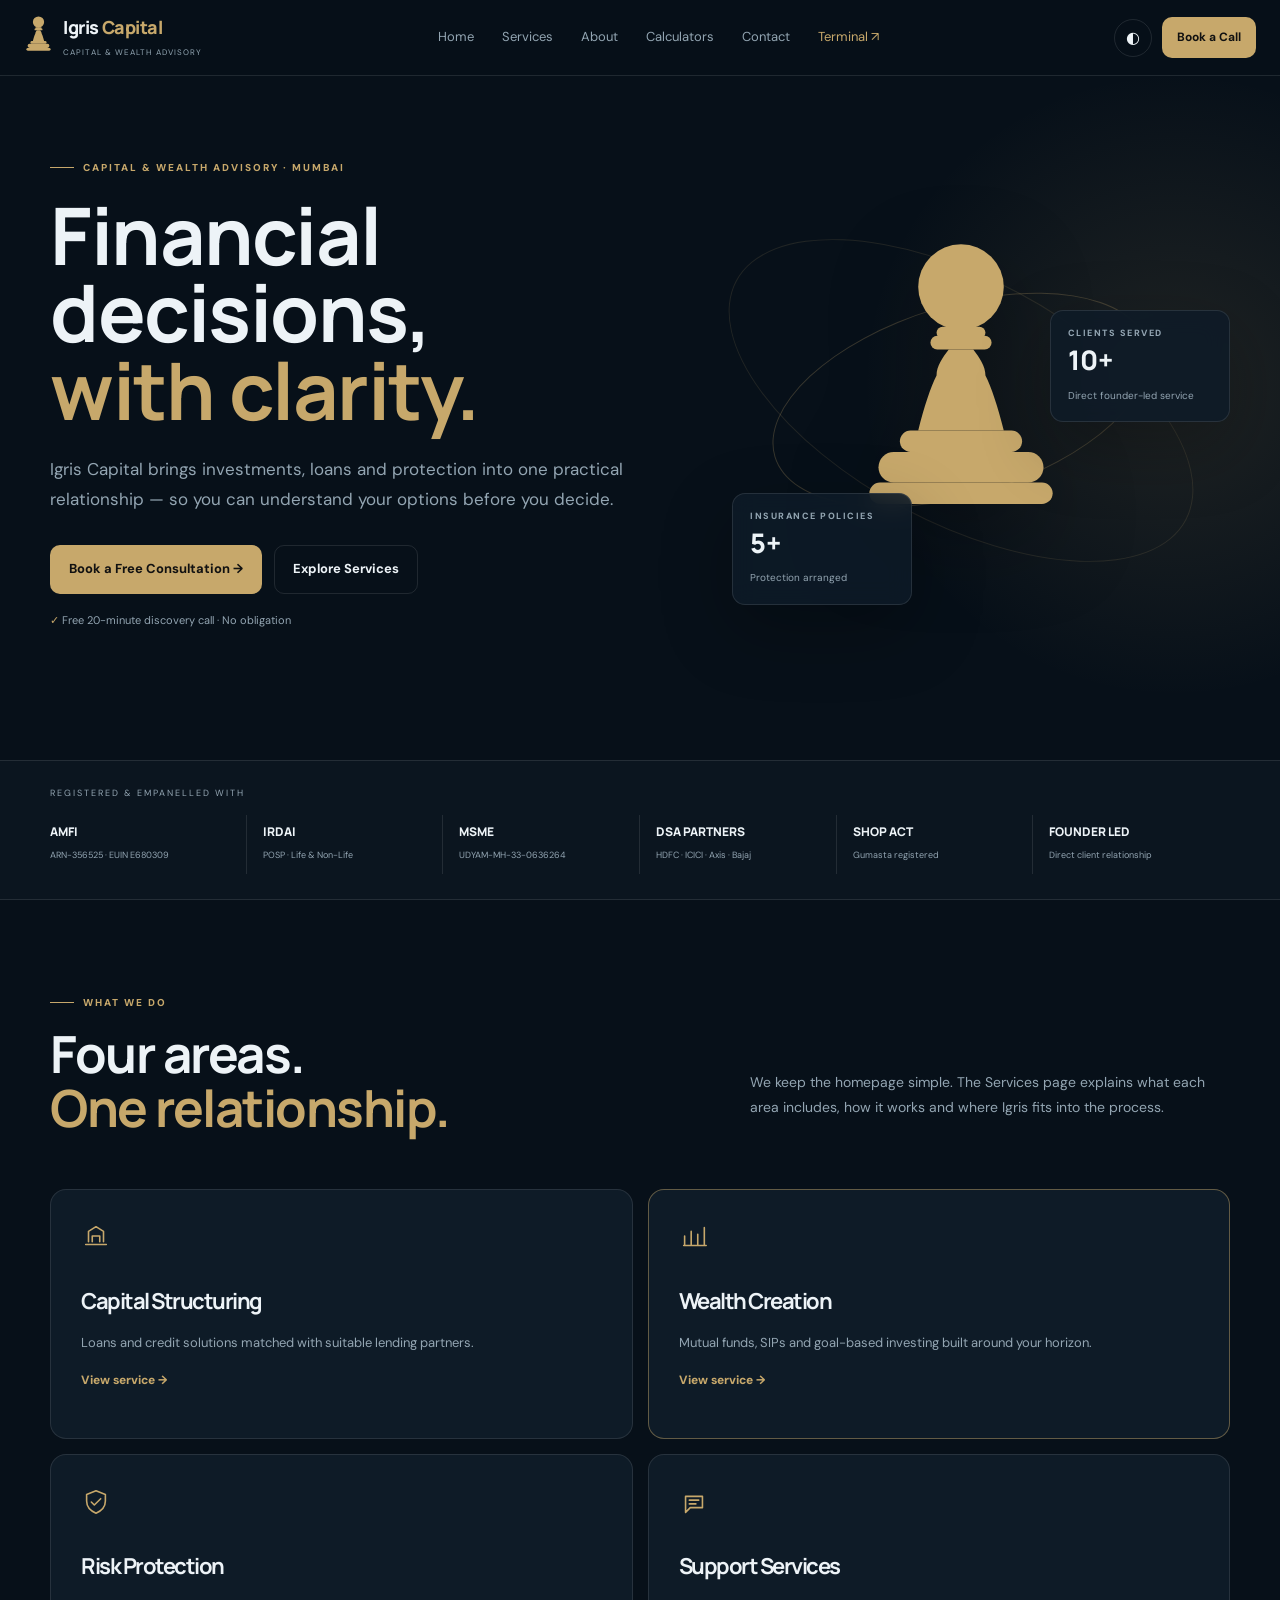
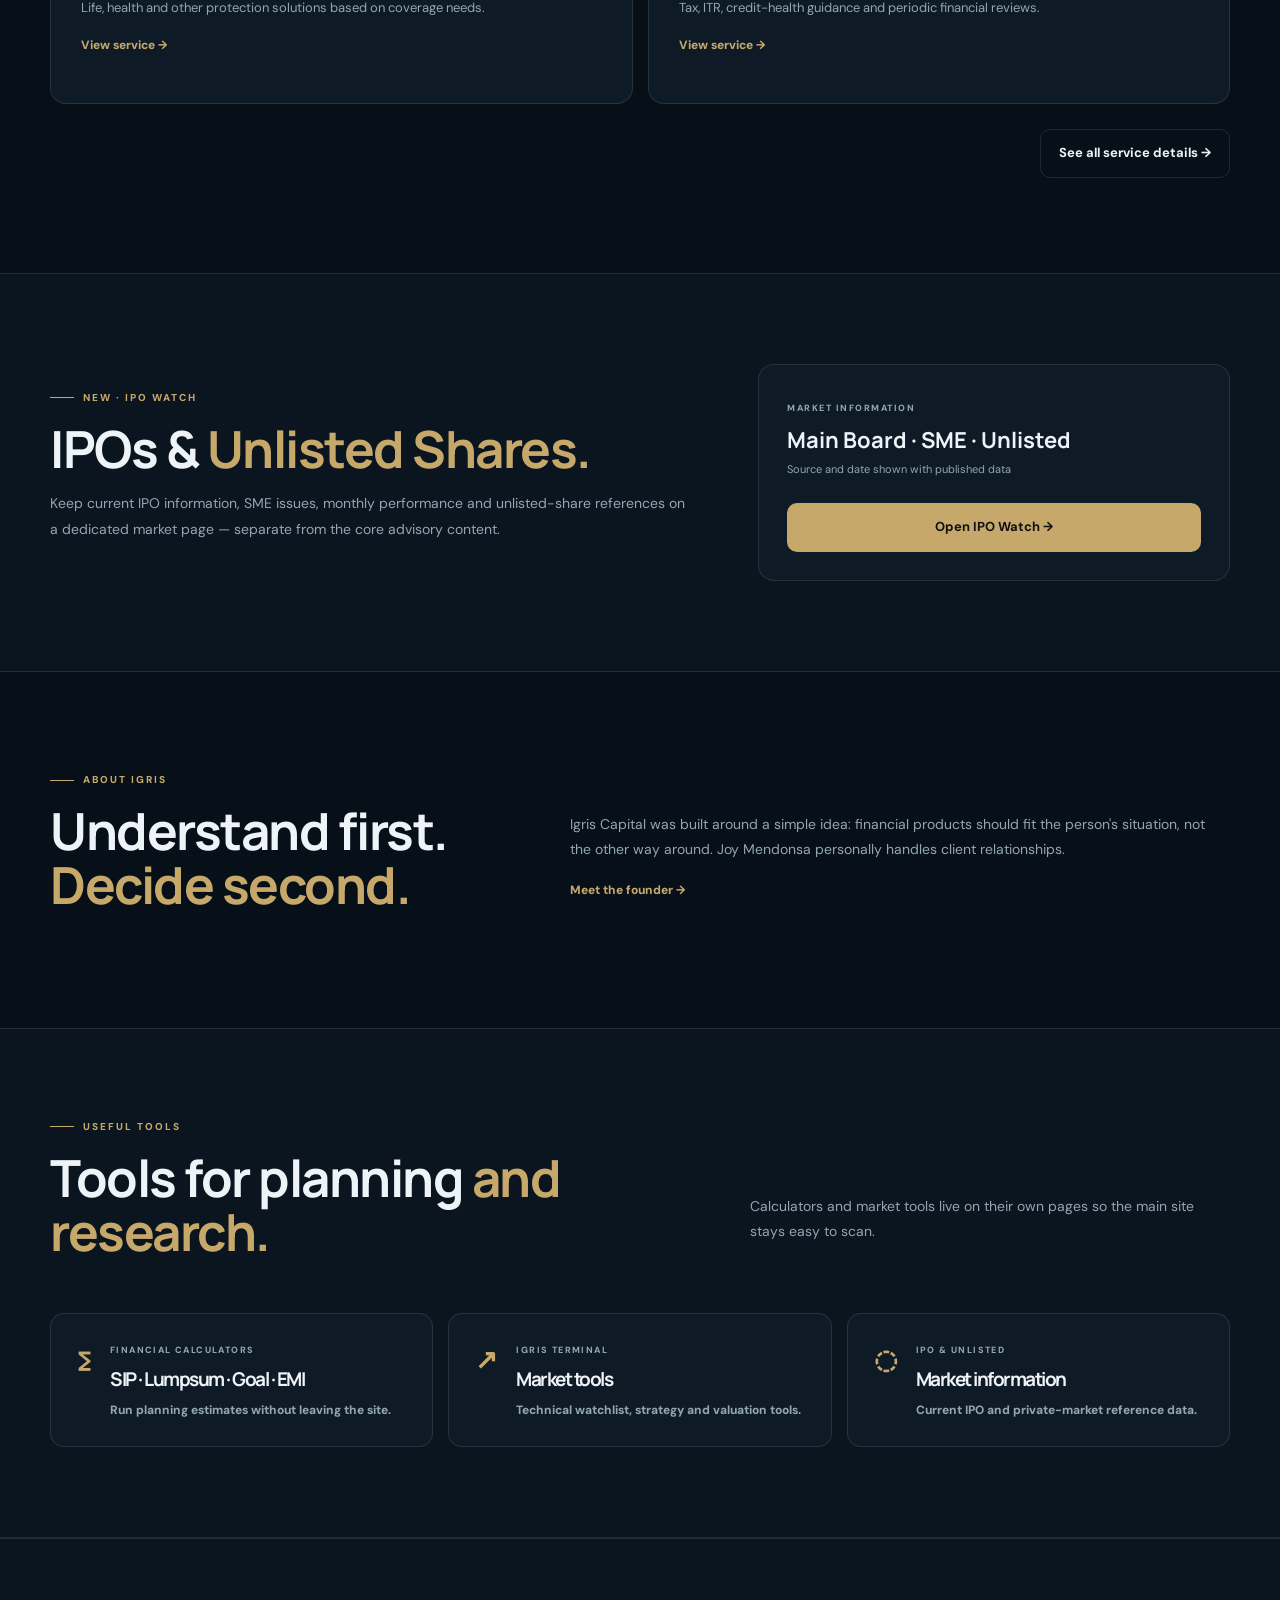
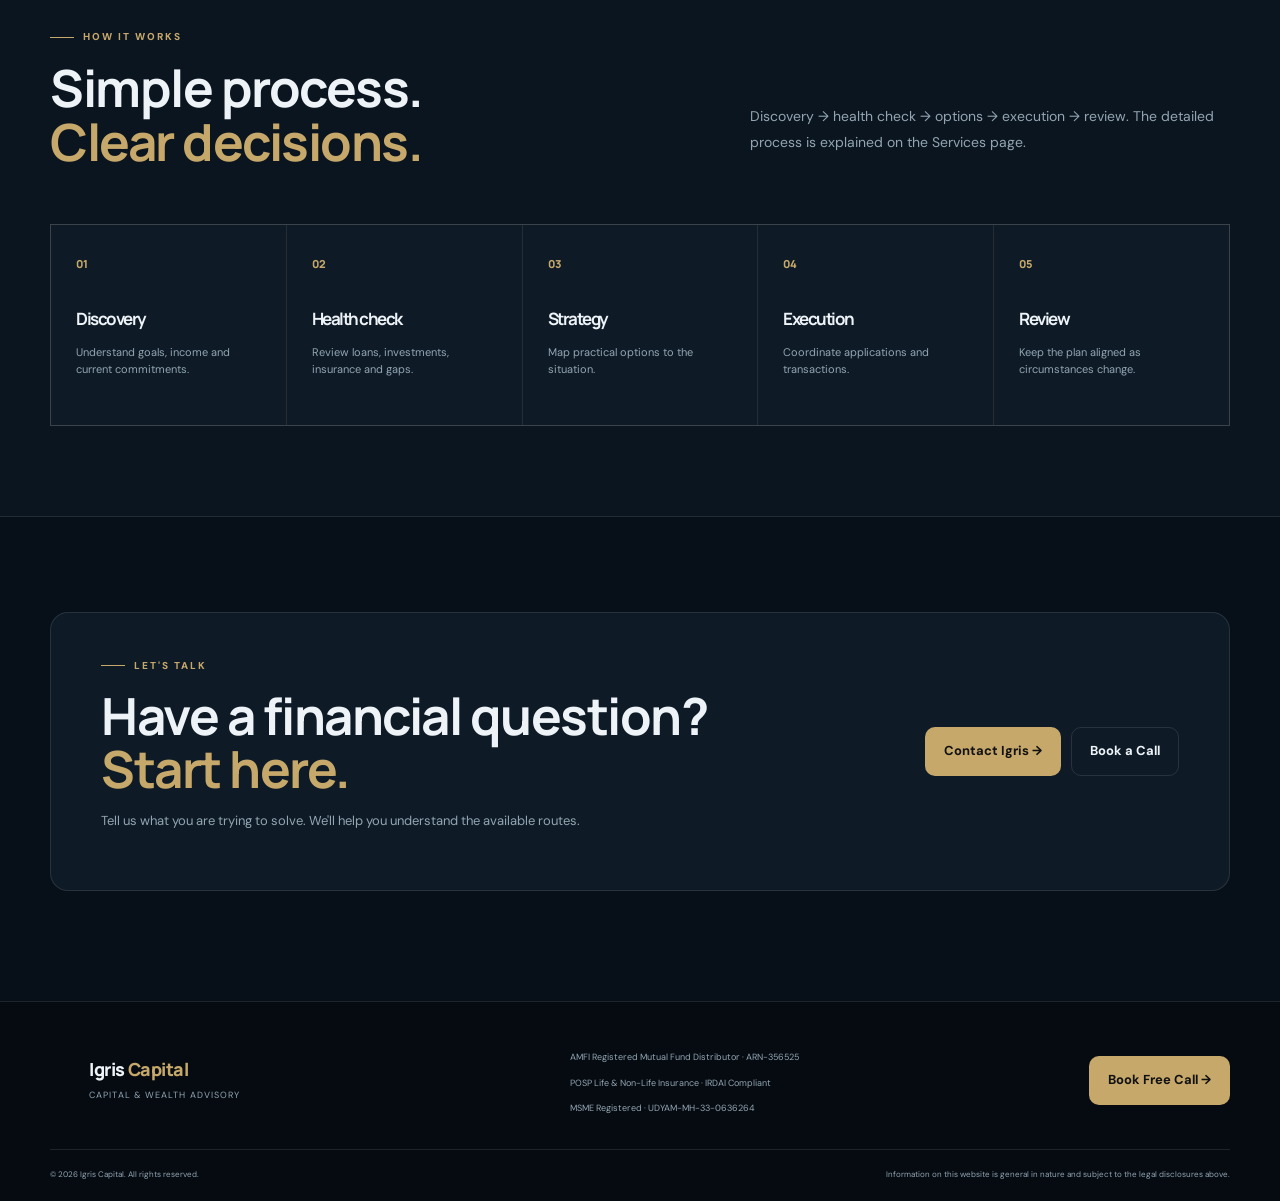
==== index.html @ fc872bb3 "Add files via upload" ====
<!doctype html><html lang="en"><head><meta charset="utf-8"><meta name="viewport" content="width=device-width,initial-scale=1">
<meta name="description" content="Igris Capital — Capital & Wealth Advisory">
<title>Igris Capital | Capital & Wealth Advisory</title>
<link rel="icon" type="image/png" href="assets/igris-mark.png">
<link rel="preconnect" href="https://fonts.googleapis.com"><link rel="preconnect" href="https://fonts.gstatic.com" crossorigin>
<link href="https://fonts.googleapis.com/css2?family=DM+Sans:wght@400;500;600;700&family=Manrope:wght@500;600;700;800&display=swap" rel="stylesheet">
<link rel="stylesheet" href="styles.css"></head><body>
<div class="progress" id="progress"></div><header class="site-header" id="siteHeader">
<a aria-label="Igris Capital home" class="brand" href="#home">
<span aria-hidden="true" class="brand-mark">
<svg role="img" viewbox="0 0 72 104">
<circle cx="36" cy="15" r="14"></circle><rect height="4" rx="2" width="16" x="28" y="28"></rect>
<rect height="4.5" rx="2.25" width="20" x="26" y="31"></rect>
<path d="M32 35.5C30 38 28 41 28 44c-2 4-4 10-6 18h28c-2-8-4-14-6-18 0-3-2-6-4-8.5z"></path>
<rect height="7" rx="3.5" width="40" x="16" y="62"></rect><rect height="10" rx="5" width="54" x="9" y="69"></rect><rect height="7" rx="3.5" width="60" x="6" y="79"></rect>
</svg>
</span>
<span><strong>Igris</strong><b>Capital</b><small>Capital &amp; Wealth Advisory</small></span>
</a>
<nav aria-label="Primary" class="desktop-nav">
<a href="#home">Home</a><a href="#services">Services</a><a href="#about">About</a>
<a href="#calculators">Calculators</a><a href="#contact">Contact</a>
<a class="nav-external" href="https://terminal.igriscapital.in" rel="noopener" target="_blank">Terminal ↗</a>
</nav>
<div class="header-actions">
<button aria-label="Toggle dark mode" class="theme-btn" id="themeBtn">◐</button>
<a class="btn btn-primary small" href="https://calendly.com/joy-igriscapital/30min" rel="noopener" target="_blank">Book a Call</a>
<button aria-label="Open menu" class="menu-btn" id="menuBtn"><i></i><i></i><i></i></button>
</div>
</header><div class="mobile-menu" id="mobileMenu">
<a href="#home">Home</a><a href="#services">Services</a><a href="#about">About</a>
<a href="#calculators">Calculators</a><a href="#contact">Contact</a>
<a href="https://terminal.igriscapital.in" rel="noopener" target="_blank">Igris Terminal ↗</a>
<a class="mobile-book" href="https://calendly.com/joy-igriscapital/30min" rel="noopener" target="_blank">Book Free Consultation</a>
</div><main>
<section class="hero" id="home">
 <div class="hero-grid">
  <div class="hero-copy reveal">
   <div class="eyebrow"><span></span> Capital &amp; Wealth Advisory · Mumbai</div>
   <h1>Financial decisions,<br><em>with clarity.</em></h1>
   <p class="lead">Igris Capital brings investments, loans and protection into one practical relationship — so you can understand your options before you decide.</p>
   <div class="actions"><a class="btn btn-primary" href="contact.html">Book a Free Consultation →</a><a class="btn btn-ghost" href="services.html">Explore Services</a></div>
   <p class="hero-note"><span>✓</span> Free 20-minute discovery call · No obligation</p>
  </div>
  <div class="hero-visual reveal delay-1">
   <div class="orbit orbit-1"></div><div class="orbit orbit-2"></div>
   <div class="hero-pawn"><svg viewBox="0 0 72 104" aria-hidden="true"><circle cx="36" cy="15" r="14"/><rect x="28" y="28" width="16" height="4" rx="2"/><rect x="26" y="31" width="20" height="4.5" rx="2.25"/><path d="M32 35.5C30 38 28 41 28 44c-2 4-4 10-6 18h28c-2-8-4-14-6-18 0-3-2-6-4-8.5z"/><rect x="16" y="62" width="40" height="7" rx="3.5"/><rect x="9" y="69" width="54" height="10" rx="5"/><rect x="6" y="79" width="60" height="7" rx="3.5"/></svg></div>
   <div class="floating-card fc-b"><small>CLIENTS SERVED</small><strong id="heroClients">10+</strong><span>Direct founder-led service</span></div>
   <div class="floating-card fc-c"><small>INSURANCE POLICIES</small><strong id="heroInsurance">5+</strong><span>Protection arranged</span></div>
  </div>
 </div>
</section>
<section class="trust-strip"><div class="container"><div class="section-kicker">Registered &amp; empanelled with</div><div class="trust-grid">
<div><b>AMFI</b><span>ARN-356525 · EUIN E680309</span></div><div><b>IRDAI</b><span>POSP · Life &amp; Non-Life</span></div><div><b>MSME</b><span>UDYAM-MH-33-0636264</span></div><div><b>DSA PARTNERS</b><span>HDFC · ICICI · Axis · Bajaj</span></div><div><b>SHOP ACT</b><span>Gumasta registered</span></div><div><b>FOUNDER LED</b><span>Direct client relationship</span></div>
</div></div></section>
<section class="section compact-section" id="services"><div class="container">
 <div class="section-head reveal"><div><div class="eyebrow"><span></span> What we do</div><h2>Four areas.<br><em>One relationship.</em></h2></div><p>We keep the homepage simple. The Services page explains what each area includes, how it works and where Igris fits into the process.</p></div>
 <div class="service-grid service-grid-compact">
  <article class="service-card reveal"><div class="icon icon-capital" aria-hidden="true"><svg viewBox="0 0 32 32"><path d="M6 24h20M8 21V10l8-5 8 5v11M12 21v-6h8v6M5 24h22"/></svg></div><h3>Capital Structuring</h3><p>Loans and credit solutions matched with suitable lending partners.</p><a href="services.html#capital">View service →</a></article>
  <article class="service-card featured reveal delay-1"><div class="icon icon-wealth" aria-hidden="true"><svg viewBox="0 0 32 32"><path d="M6 24V15M13 24V10M20 24V13M27 24V6M5 25h24"/></svg></div><h3>Wealth Creation</h3><p>Mutual funds, SIPs and goal-based investing built around your horizon.</p><a href="services.html#wealth">View service →</a></article>
  <article class="service-card reveal delay-2"><div class="icon icon-protection" aria-hidden="true"><svg viewBox="0 0 32 32"><path d="M16 4l10 4v7c0 6.5-4.2 10.5-10 13-5.8-2.5-10-6.5-10-13V8l10-4zM11 16l3.2 3.2L21 12.5"/></svg></div><h3>Risk Protection</h3><p>Life, health and other protection solutions based on coverage needs.</p><a href="services.html#protection">View service →</a></article>
  <article class="service-card reveal"><div class="icon icon-support" aria-hidden="true"><svg viewBox="0 0 32 32"><path d="M7 10h18v12H12l-5 5v-17zM11 14h10M11 18h7"/></svg></div><h3>Support Services</h3><p>Tax, ITR, credit-health guidance and periodic financial reviews.</p><a href="services.html#support">View service →</a></article>
 </div>
 <div class="section-cta"><a class="btn btn-ghost" href="services.html">See all service details →</a></div>
</div></section>
<section class="ipo-teaser"><div class="container ipo-teaser-grid reveal">
 <div><div class="eyebrow"><span></span> New · IPO Watch</div><h2>IPOs &amp; <em>Unlisted Shares.</em></h2><p>Keep current IPO information, SME issues, monthly performance and unlisted-share references on a dedicated market page — separate from the core advisory content.</p></div>
 <div class="ipo-teaser-panel"><div><small>MARKET INFORMATION</small><strong>Main Board · SME · Unlisted</strong><span>Source and date shown with published data</span></div><a class="btn btn-primary" href="unlisted.html">Open IPO Watch →</a></div>
</div></section>
<section class="about-strip"><div class="container about-strip-grid reveal">
 <div><div class="eyebrow"><span></span> About Igris</div><h2>Understand first.<br><em>Decide second.</em></h2></div>
 <div><p>Igris Capital was built around a simple idea: financial products should fit the person's situation, not the other way around. Joy Mendonsa personally handles client relationships.</p><a class="text-link" href="about.html">Meet the founder →</a></div>
</div></section>
<section class="tools-section compact-tools"><div class="container"><div class="section-head reveal"><div><div class="eyebrow"><span></span> Useful tools</div><h2>Tools for planning <em>and research.</em></h2></div><p>Calculators and market tools live on their own pages so the main site stays easy to scan.</p></div>
<div class="tool-grid"><a class="tool-card reveal" href="calculators.html"><div class="tool-icon">∑</div><div><small>FINANCIAL CALCULATORS</small><h3>SIP · Lumpsum · Goal · EMI</h3><p>Run planning estimates without leaving the site.</p></div></a>
<a class="tool-card reveal delay-1" href="https://terminal.igriscapital.in" target="_blank" rel="noopener"><div class="tool-icon">↗</div><div><small>IGRIS TERMINAL</small><h3>Market tools</h3><p>Technical watchlist, strategy and valuation tools.</p></div></a>
<a class="tool-card reveal delay-2" href="unlisted.html"><div class="tool-icon">◌</div><div><small>IPO &amp; UNLISTED</small><h3>Market information</h3><p>Current IPO and private-market reference data.</p></div></a>
</div></div></section>
<section class="process-section compact-process"><div class="container"><div class="section-head reveal"><div><div class="eyebrow"><span></span> How it works</div><h2>Simple process.<br><em>Clear decisions.</em></h2></div><p>Discovery → health check → options → execution → review. The detailed process is explained on the Services page.</p></div>
<div class="process-grid"><div class="process-step"><b>01</b><h3>Discovery</h3><p>Understand goals, income and current commitments.</p></div><div class="process-step"><b>02</b><h3>Health check</h3><p>Review loans, investments, insurance and gaps.</p></div><div class="process-step"><b>03</b><h3>Strategy</h3><p>Map practical options to the situation.</p></div><div class="process-step"><b>04</b><h3>Execution</h3><p>Coordinate applications and transactions.</p></div><div class="process-step"><b>05</b><h3>Review</h3><p>Keep the plan aligned as circumstances change.</p></div></div></div></section>
<section class="contact-section home-contact"><div class="container contact-compact reveal"><div><div class="eyebrow"><span></span> Let's talk</div><h2>Have a financial question?<br><em>Start here.</em></h2><p>Tell us what you are trying to solve. We'll help you understand the available routes.</p></div><div class="contact-compact-actions"><a class="btn btn-primary" href="contact.html">Contact Igris →</a><a class="btn btn-ghost" href="https://calendly.com/joy-igriscapital/30min" target="_blank" rel="noopener">Book a Call</a></div></div></section>
</main><footer>
<div class="container footer-top">
<a class="brand" href="index.html"><span class="brand-mark"><svg viewbox="0 0 72 104"><use href="#footerPawn"></use></svg></span><span><strong>Igris</strong><b>Capital</b><small>Capital &amp; Wealth Advisory</small></span></a>
<div><small>AMFI Registered Mutual Fund Distributor · ARN-356525<br/>POSP Life &amp; Non-Life Insurance · IRDAI Compliant<br/>MSME Registered · UDYAM-MH-33-0636264</small></div>
<a class="btn btn-primary" href="https://calendly.com/joy-igriscapital/30min" rel="noopener" target="_blank">Book Free Call →</a>
</div>
<div class="container footer-bottom"><span>© 2026 Igris Capital. All rights reserved.</span><span>Information on this website is general in nature and subject to the legal disclosures above.</span></div>
</footer>
<script src="stats.js"></script><script src="app.js"></script></body></html>
---- styles.css ----
:root{--bg:#071019;--bg2:#0b151f;--card:#0e1b27;--text:#edf3f7;--muted:#93a5b2;--line:rgba(255,255,255,.10);--accent:#c7a86b;--accent2:#e1c98f;--white:#fff;--shadow:0 24px 70px rgba(0,0,0,.28)}
:root.light{--bg:#f6f4ef;--bg2:#eeece6;--card:#fff;--text:#15212b;--muted:#61707b;--line:rgba(21,33,43,.12);--accent:#9b7534;--accent2:#b98f48;--white:#fff;--shadow:0 24px 70px rgba(30,38,45,.10)}
*{box-sizing:border-box}html{scroll-behavior:smooth;scroll-padding-top:86px}body{margin:0;background:var(--bg);color:var(--text);font-family:"DM Sans",sans-serif;line-height:1.6}a{color:inherit;text-decoration:none}button,input,select,textarea{font:inherit}button{cursor:pointer}.container{width:min(1180px,calc(100% - 48px));margin:auto}
.progress{position:fixed;z-index:1000;left:0;top:0;height:3px;width:0;background:var(--accent);transition:width .08s}
.site-header{position:fixed;z-index:100;top:0;left:0;right:0;height:76px;padding:0 max(24px,calc((100vw - 1280px)/2));display:flex;align-items:center;justify-content:space-between;background:color-mix(in srgb,var(--bg) 82%,transparent);backdrop-filter:blur(18px);border-bottom:1px solid var(--line)}
.brand{display:flex;align-items:center;gap:10px}.brand-mark{width:29px;height:42px;display:block}.brand-mark svg{width:100%;height:100%;fill:var(--accent)}.brand strong,.brand b{font:800 18px/1 "Manrope";letter-spacing:-.5px}.brand strong{color:var(--text)}.brand b{color:var(--accent);margin-left:3px}.brand small{display:block;color:var(--muted);font-size:8px;letter-spacing:1.1px;text-transform:uppercase;margin-top:4px}
.desktop-nav{display:flex;align-items:center;gap:28px;font-size:13px;color:var(--muted)}.desktop-nav a{transition:.2s}.desktop-nav a:hover{color:var(--text)}.desktop-nav .nav-external{color:var(--accent)}.header-actions{display:flex;gap:10px;align-items:center}.theme-btn{border:1px solid var(--line);background:transparent;color:var(--text);width:38px;height:38px;border-radius:50%}.btn{display:inline-flex;align-items:center;justify-content:center;gap:9px;border:1px solid transparent;border-radius:10px;padding:13px 18px;font-size:13px;font-weight:700;transition:transform .2s,background .2s,border .2s}.btn:hover{transform:translateY(-2px)}.btn-primary{background:var(--accent);color:#111}.btn-primary:hover{background:var(--accent2)}.btn-primary.small{padding:10px 14px;font-size:12px}.btn-ghost{border-color:var(--line);background:transparent;color:var(--text)}.btn.full{width:100%}.menu-btn{display:none;width:40px;height:40px;border:1px solid var(--line);background:transparent;border-radius:9px}.menu-btn i{display:block;width:18px;height:1px;background:var(--text);margin:4px auto}.mobile-menu{display:none}
.hero{padding:150px 0 60px;min-height:760px;overflow:hidden;position:relative}.hero:before{content:"";position:absolute;width:650px;height:650px;right:-220px;top:60px;border-radius:50%;background:radial-gradient(circle,rgba(199,168,107,.13),transparent 68%);pointer-events:none}.hero-grid{width:min(1180px,calc(100% - 48px));margin:auto;display:grid;grid-template-columns:1.04fr .96fr;gap:60px;align-items:center}.eyebrow{font-size:10px;letter-spacing:2px;text-transform:uppercase;color:var(--accent);font-weight:800;display:flex;align-items:center;gap:9px}.eyebrow span{width:24px;height:1px;background:var(--accent)}h1,h2,h3{font-family:"Manrope";margin:0;letter-spacing:-1.5px}h1{font-size:clamp(48px,6.2vw,82px);line-height:.98;margin:20px 0 25px}h1 em,h2 em{color:var(--accent);font-style:normal}.lead{font-size:17px;line-height:1.8;color:var(--muted);max-width:630px}.actions{display:flex;gap:12px;flex-wrap:wrap;margin:30px 0 18px}.hero-note{font-size:11px;color:var(--muted)}.hero-note span{color:var(--accent)}
.hero-visual{min-height:500px;position:relative;display:flex;align-items:center;justify-content:center}.hero-pawn{width:220px;height:318px;display:grid;place-items:center;filter:drop-shadow(0 30px 45px rgba(0,0,0,.28));z-index:2}.hero-pawn svg{width:100%;height:100%;fill:var(--accent)}.orbit{position:absolute;border:1px solid rgba(199,168,107,.25);border-radius:50%;transform:rotate(-17deg)}.orbit-1{width:390px;height:190px}.orbit-2{width:510px;height:245px;opacity:.55;transform:rotate(28deg)}.floating-card{position:absolute;z-index:4;background:color-mix(in srgb,var(--card) 88%,transparent);backdrop-filter:blur(12px);border:1px solid var(--line);box-shadow:var(--shadow);padding:15px 17px;border-radius:13px;min-width:180px}.floating-card small,.result-main small,.calc-title small,.form-head small,.data-card small{display:block;font-size:9px;letter-spacing:1.5px;color:var(--muted);font-weight:800}.floating-card strong{display:block;font:800 27px/1.2 "Manrope";margin:4px 0}.floating-card span{font-size:10px;color:var(--muted)}.fc-a{left:0;top:70px}.fc-b{right:0;top:160px}.fc-c{left:40px;bottom:45px}
.stats-bar{width:min(1180px,calc(100% - 48px));margin:55px auto 0;border:1px solid var(--line);border-radius:16px;display:grid;grid-template-columns:repeat(4,1fr);background:var(--card)}.stats-bar div{padding:20px 22px;border-right:1px solid var(--line)}.stats-bar div:last-child{border-right:0}.stats-bar strong{display:block;font:800 25px "Manrope";color:var(--accent)}.stats-bar span{display:block;font-size:10px;color:var(--muted);margin-top:3px}
.trust-strip{border-top:1px solid var(--line);border-bottom:1px solid var(--line);padding:25px 0;background:var(--bg2)}.section-kicker{font-size:9px;text-transform:uppercase;letter-spacing:2px;color:var(--muted);margin-bottom:15px}.trust-grid{display:grid;grid-template-columns:repeat(6,1fr);gap:0}.trust-grid div{padding:8px 16px;border-right:1px solid var(--line)}.trust-grid div:first-child{padding-left:0}.trust-grid div:last-child{border:0}.trust-grid b{font:800 12px "Manrope";display:block}.trust-grid span{font-size:9px;color:var(--muted)}
.section{padding:120px 0}.section-head{display:grid;grid-template-columns:1fr .75fr;gap:60px;align-items:end;margin-bottom:55px}.section-head h2{font-size:clamp(35px,4vw,56px);line-height:1.05;margin-top:16px}.section-head>p{color:var(--muted);font-size:14px;line-height:1.8}
.service-grid{display:grid;grid-template-columns:repeat(2,1fr);gap:15px}.service-card{border:1px solid var(--line);background:var(--card);padding:30px;border-radius:16px;position:relative;min-height:310px;transition:.25s}.service-card:hover{transform:translateY(-5px);box-shadow:var(--shadow)}.service-card.featured{border-color:rgba(199,168,107,.45)}.service-no{position:absolute;right:22px;top:22px;font:700 11px "Manrope";color:var(--muted)}.icon{font-size:26px;color:var(--accent);margin-bottom:25px}.service-card h3{font-size:24px;margin-bottom:10px}.service-card p{color:var(--muted);font-size:13px;max-width:480px}.chips{display:flex;gap:7px;flex-wrap:wrap;margin:20px 0}.chips span{font-size:9px;padding:5px 8px;border:1px solid var(--line);border-radius:20px;color:var(--muted)}.service-card>a,.tool-card,.text-link,.data-card a{color:var(--accent);font-size:12px;font-weight:800}
.tools-section,.process-section,.secondary-pages{padding:105px 0;background:var(--bg2);border-top:1px solid var(--line);border-bottom:1px solid var(--line)}.tool-grid{display:grid;grid-template-columns:repeat(3,1fr);gap:15px}.tool-card{display:flex;gap:18px;padding:26px;background:var(--card);border:1px solid var(--line);border-radius:14px;color:var(--text);transition:.2s}.tool-card:hover{border-color:rgba(199,168,107,.45);transform:translateY(-4px)}.tool-icon{color:var(--accent);font:700 27px "Manrope"}.tool-card small{font-size:9px;letter-spacing:1.4px;color:var(--muted)}.tool-card h3{font-size:19px;margin:5px 0}.tool-card p{font-size:12px;color:var(--muted);line-height:1.7;margin:0}
.about-section{padding:130px 0}.about-grid{display:grid;grid-template-columns:.75fr 1.25fr;gap:100px;align-items:center}.portrait-wrap{width:300px;height:380px;position:relative;justify-self:center}.portrait-wrap img{width:270px;height:350px;object-fit:cover;object-position:50% 20%;border-radius:150px 150px 24px 24px;display:block;position:relative;z-index:2;filter:saturate(.9)}.portrait-ring{position:absolute;inset:18px 0 0 18px;border:1px solid var(--accent);border-radius:150px 150px 24px 24px;opacity:.6}.portrait-tag{position:absolute;z-index:4;bottom:0;right:-12px;background:var(--card);border:1px solid var(--line);padding:12px 15px;border-radius:10px;box-shadow:var(--shadow)}.portrait-tag strong{display:block;font:700 12px "Manrope"}.portrait-tag span{font-size:9px;color:var(--muted)}.about-copy h2{font-size:clamp(36px,4vw,58px);line-height:1.08;margin:15px 0 20px}.about-copy>p{color:var(--muted);font-size:14px;max-width:690px}.principles{border-top:1px solid var(--line);margin:35px 0 22px}.principles>div{display:flex;gap:22px;padding:15px 0;border-bottom:1px solid var(--line);font-size:12px}.principles b{font:700 10px "Manrope";color:var(--accent)}.principles small{color:var(--muted)}
.process-grid{display:grid;grid-template-columns:repeat(5,1fr);gap:1px;border:1px solid var(--line);background:var(--line)}.process-step{background:var(--card);padding:25px;min-height:200px}.process-step>b{font:800 11px "Manrope";color:var(--accent)}.process-step h3{font-size:17px;margin:30px 0 8px}.process-step p{font-size:11px;color:var(--muted)}
.calculator-section{padding:125px 0}.calc-shell{border:1px solid var(--line);background:var(--card);border-radius:18px;overflow:hidden}.calc-tabs{display:flex;border-bottom:1px solid var(--line);overflow:auto}.calc-tab{flex:1;min-width:130px;padding:17px 20px;background:transparent;color:var(--muted);border:0;border-right:1px solid var(--line);font-size:11px;font-weight:800}.calc-tab.active{color:var(--accent);background:rgba(199,168,107,.07)}.calc-panel{display:none;grid-template-columns:.8fr 1.2fr}.calc-panel.active{display:grid}.calc-inputs{padding:32px;border-right:1px solid var(--line)}.calc-title{margin-bottom:28px}.calc-title h3{font-size:25px;margin:6px 0}.calc-title p{color:var(--muted);font-size:11px}.calc-inputs label{display:block;font-size:10px;color:var(--muted);font-weight:700;margin:14px 0}.input-wrap{display:flex;align-items:center;border:1px solid var(--line);border-radius:9px;margin-top:6px;background:var(--bg);color:var(--muted)}.input-wrap span{padding:0 11px;font-size:11px}.input-wrap input{width:100%;border:0;outline:0;background:transparent;color:var(--text);padding:12px 8px;font-size:13px}.toggle-line{display:flex!important;align-items:center;gap:8px;color:var(--text)!important;margin-top:24px!important}.toggle-line input{accent-color:var(--accent)}.calc-result{padding:32px;display:flex;flex-direction:column;justify-content:center}.result-main{border-bottom:1px solid var(--line);padding-bottom:24px}.result-main strong{display:block;font:800 clamp(36px,4vw,56px) "Manrope";color:var(--accent);letter-spacing:-2px;margin:7px 0}.result-main span{font-size:10px;color:var(--muted)}.result-grid{display:grid;grid-template-columns:repeat(3,1fr);gap:12px;margin:20px 0}.result-grid div{border:1px solid var(--line);padding:13px;border-radius:9px}.result-grid small{display:block;color:var(--muted);font-size:9px}.result-grid b{display:block;margin-top:5px;font:700 13px "Manrope"}.calc-note{font-size:9px;color:var(--muted);margin-top:12px}.mini-chart{height:100px;display:flex;align-items:end;gap:8px;margin-top:18px;border-bottom:1px solid var(--line);padding:0 5px}.bar-wrap{height:100%;display:flex;align-items:end;flex:1;gap:1px;position:relative}.bar-returns{background:var(--accent);opacity:.75;width:50%}.bar-invested{background:var(--muted);opacity:.45;width:50%}.bar-yr{position:absolute;bottom:-20px;left:0;font-size:7px;color:var(--muted)}
.data-page-grid{display:grid;grid-template-columns:repeat(3,1fr);gap:15px}.data-card{padding:28px;background:var(--card);border:1px solid var(--line);border-radius:14px}.data-card h3{font-size:22px;margin:12px 0}.data-card p{font-size:12px;color:var(--muted);min-height:62px}.data-card span{font-size:10px;color:var(--muted)}
.contact-section{padding:125px 0}.contact-grid{display:grid;grid-template-columns:1fr .9fr;gap:90px;align-items:start}.contact-copy h2{font-size:clamp(40px,4.5vw,62px);line-height:1.05;margin:18px 0}.contact-copy>p{font-size:14px;color:var(--muted);max-width:520px}.contact-links{margin:35px 0;border-top:1px solid var(--line)}.contact-links a{display:flex;justify-content:space-between;padding:15px 0;border-bottom:1px solid var(--line);font-size:12px}.contact-links span{color:var(--muted)}.contact-links b{font-weight:700}.contact-meta{font-size:10px;color:var(--muted);line-height:1.8}.form-card{background:var(--card);border:1px solid var(--line);padding:30px;border-radius:16px;box-shadow:var(--shadow)}.form-head h3{font-size:27px;margin-top:6px}.form-card form{margin-top:25px}.form-row{display:grid;grid-template-columns:1fr 1fr;gap:10px}.form-card label{display:block;font-size:9px;color:var(--muted);font-weight:700;margin:11px 0}.form-card input,.form-card select,.form-card textarea{display:block;width:100%;margin-top:5px;padding:11px;border:1px solid var(--line);border-radius:8px;background:var(--bg);color:var(--text);outline:0;resize:vertical}.form-card input:focus,.form-card select:focus,.form-card textarea:focus{border-color:var(--accent)}.form-note{font-size:8px;color:var(--muted);text-align:center}.honeypot{position:absolute!important;left:-9999px!important}.form-success{text-align:center;padding:55px 20px}.success-mark{width:52px;height:52px;border-radius:50%;display:grid;place-items:center;background:rgba(199,168,107,.15);color:var(--accent);font-size:22px;margin:0 auto 20px}.form-success h3{font-size:28px}.form-success p{color:var(--muted);font-size:13px;margin-bottom:25px}.form-success .text-link{display:block;margin-top:20px}
.legal-section{padding:20px 0 80px;background:var(--bg2)}.legal-grid{border-top:1px solid var(--line)}details{border-bottom:1px solid var(--line)}summary{list-style:none;cursor:pointer;padding:20px 0;font:700 15px "Manrope"}summary::-webkit-details-marker{display:none}.legal-content{max-width:900px;padding:0 0 25px;color:var(--muted);font-size:11px;line-height:1.8}.legal-content h4{color:var(--text);font-size:12px;margin:18px 0 4px}
footer{border-top:1px solid var(--line);padding:40px 0 20px;background:#050b11}.footer-top{display:grid;grid-template-columns:1fr 1fr auto;gap:30px;align-items:center}.footer-top small{font-size:9px;color:var(--muted);line-height:1.8}.footer-bottom{border-top:1px solid var(--line);margin-top:30px;padding-top:18px;display:flex;justify-content:space-between;font-size:8px;color:var(--muted)}
.reveal{opacity:0;transform:translateY(18px);transition:opacity .7s ease,transform .7s ease}.reveal.show{opacity:1;transform:none}.delay-1{transition-delay:.08s}.delay-2{transition-delay:.16s}.delay-3{transition-delay:.24s}
@media(max-width:1000px){.desktop-nav{gap:16px}.header-actions .btn{display:none}.hero-grid{grid-template-columns:1fr}.hero-visual{min-height:430px;order:-1}.hero-copy{text-align:center}.eyebrow{justify-content:center}.lead{margin:auto}.actions{justify-content:center}.hero-note{text-align:center}.trust-grid{grid-template-columns:repeat(3,1fr)}.trust-grid div:nth-child(3){border:0}.section-head{grid-template-columns:1fr}.tool-grid,.data-page-grid{grid-template-columns:1fr}.about-grid{grid-template-columns:1fr;gap:55px}.portrait-wrap{justify-self:center}.process-grid{grid-template-columns:repeat(2,1fr)}.process-step:last-child{grid-column:span 2}.contact-grid{grid-template-columns:1fr;gap:50px}.calc-panel.active{grid-template-columns:1fr}.calc-inputs{border-right:0;border-bottom:1px solid var(--line)}}
@media(max-width:720px){.container,.hero-grid,.stats-bar{width:min(100% - 30px,1180px)}.site-header{height:68px;padding:0 15px}.desktop-nav{display:none}.theme-btn{display:none}.menu-btn{display:block}.mobile-menu{position:fixed;z-index:90;top:68px;left:12px;right:12px;background:var(--card);border:1px solid var(--line);border-radius:12px;padding:10px;display:none;flex-direction:column;box-shadow:var(--shadow)}.mobile-menu.open{display:flex}.mobile-menu a{padding:12px;border-bottom:1px solid var(--line);font-size:13px}.mobile-menu a:last-child{border:0}.mobile-book{color:var(--accent)}.hero{padding-top:120px;min-height:auto}.hero-visual{min-height:360px}.hero-pawn{width:150px;height:220px}.orbit-1{width:280px;height:140px}.orbit-2{width:340px;height:170px}.floating-card{min-width:135px;padding:10px}.floating-card strong{font-size:20px}.floating-card span{display:none}.fc-a{left:0;top:30px}.fc-b{right:0;top:95px}.fc-c{left:5px;bottom:20px}.stats-bar{grid-template-columns:1fr 1fr}.stats-bar div:nth-child(2){border-right:0}.stats-bar div:nth-child(-n+2){border-bottom:1px solid var(--line)}.trust-grid{grid-template-columns:1fr 1fr}.trust-grid div{border-bottom:1px solid var(--line)}.section,.calculator-section,.contact-section,.about-section{padding:80px 0}.service-grid{grid-template-columns:1fr}.service-card{min-height:auto}.process-grid{grid-template-columns:1fr}.process-step:last-child{grid-column:auto}.result-grid{grid-template-columns:1fr 1fr}.form-row{grid-template-columns:1fr}.footer-top{grid-template-columns:1fr}.footer-bottom{flex-direction:column;gap:8px}h1{font-size:48px}.section-head h2{font-size:40px}}
@media(prefers-reduced-motion:reduce){html{scroll-behavior:auto}.reveal{transition:none}.btn,.service-card,.tool-card{transition:none}}

/* Igris v2 — cleaner homepage + dedicated service/market pages */
.compact-section{padding-top:95px;padding-bottom:95px}.service-grid-compact .service-card{min-height:250px}.section-cta{margin-top:25px;text-align:right}
.ipo-teaser{padding:90px 0;background:var(--bg2);border-top:1px solid var(--line);border-bottom:1px solid var(--line)}.ipo-teaser-grid{display:grid;grid-template-columns:1.15fr .85fr;gap:70px;align-items:center}.ipo-teaser h2,.about-strip h2{font-size:clamp(38px,4vw,58px);line-height:1.05;margin:16px 0}.ipo-teaser p,.about-strip p{color:var(--muted);font-size:14px;line-height:1.8;max-width:650px}.ipo-teaser-panel{border:1px solid var(--line);background:var(--card);border-radius:16px;padding:28px;display:flex;flex-direction:column;gap:25px}.ipo-teaser-panel small{font-size:9px;letter-spacing:1.5px;color:var(--muted);font-weight:800}.ipo-teaser-panel strong{font:700 22px "Manrope";display:block;margin:6px 0}.ipo-teaser-panel span{font-size:11px;color:var(--muted);display:block}.about-strip{padding:100px 0}.about-strip-grid{display:grid;grid-template-columns:.8fr 1.2fr;gap:80px;align-items:center}.compact-tools{padding-top:90px;padding-bottom:90px}.compact-process{padding-top:90px;padding-bottom:90px}.home-contact{padding-top:95px;padding-bottom:110px}.contact-compact{border:1px solid var(--line);background:var(--card);border-radius:18px;padding:45px 50px;display:flex;justify-content:space-between;align-items:center;gap:40px}.contact-compact h2{font-size:clamp(36px,4vw,54px);line-height:1.05;margin:15px 0}.contact-compact p{color:var(--muted);font-size:13px}.contact-compact-actions{display:flex;gap:10px;flex-wrap:wrap;flex-shrink:0}
.page-title{padding:155px 0 75px;border-bottom:1px solid var(--line);background:var(--bg2)}.page-title h1{font-size:clamp(46px,6vw,76px);margin:18px 0 20px}.page-title p{color:var(--muted);max-width:700px;font-size:15px;line-height:1.8}
.service-detail-section{padding:20px 0 110px}.service-detail{display:grid;grid-template-columns:90px 1fr;gap:35px;padding:75px 0;border-bottom:1px solid var(--line)}.service-detail-num{font:800 14px "Manrope";color:var(--accent);padding-top:6px}.service-detail-main h2{font-size:clamp(38px,4vw,58px);line-height:1.05;margin:17px 0}.service-detail-main>p{max-width:760px;color:var(--muted);font-size:14px;line-height:1.8}.detail-cols{display:grid;grid-template-columns:1fr 1fr;gap:70px;margin-top:35px;padding-top:25px;border-top:1px solid var(--line)}.detail-cols h3{font-size:16px;margin-bottom:12px}.detail-cols p,.detail-cols li{font-size:12px;color:var(--muted);line-height:1.8}.detail-cols ul{margin:0;padding-left:18px}.detail-cols .text-link{display:inline-block;margin-top:12px}.service-cta{display:flex;align-items:center;justify-content:space-between;gap:30px;border:1px solid var(--line);border-radius:18px;background:var(--card);padding:45px 50px}.service-cta h2{font-size:clamp(35px,4vw,54px);line-height:1.05;margin:15px 0}.service-cta p{color:var(--muted);font-size:13px}

/* Market / IPO page */
.market-section{padding:90px 0}.market-section.alt{background:var(--bg2);border-top:1px solid var(--line);border-bottom:1px solid var(--line)}.compact-head{margin-bottom:35px}.market-rail{display:grid;grid-template-columns:repeat(3,1fr);gap:15px}.market-card,.performance-card,.unlisted-card{background:var(--card);border:1px solid var(--line);border-radius:15px;padding:26px;min-height:210px}.market-card small,.performance-card small,.unlisted-card small{font-size:9px;letter-spacing:1.4px;color:var(--muted);font-weight:800}.market-card h3,.performance-card h3,.unlisted-card h3{font-size:21px;margin:13px 0 9px}.market-card p,.performance-card p,.unlisted-card p{font-size:12px;color:var(--muted);line-height:1.7}.market-card span,.performance-card span,.unlisted-card span{font-size:9px;color:var(--accent);display:block;margin-top:18px}.performance-grid,.unlisted-grid{display:grid;grid-template-columns:repeat(3,1fr);gap:15px}.market-disclaimer{padding:25px 0;background:var(--bg);border-top:1px solid var(--line)}.market-disclaimer p{font-size:10px;color:var(--muted);max-width:900px;margin:0}.unlisted-card{min-height:190px}

/* Keep market page legible when data cards become populated */
.market-card:hover,.performance-card:hover,.unlisted-card:hover{border-color:rgba(199,168,107,.45);transform:translateY(-3px);transition:.2s}

@media(max-width:1000px){.ipo-teaser-grid,.about-strip-grid{grid-template-columns:1fr}.market-rail,.performance-grid,.unlisted-grid{grid-template-columns:1fr 1fr}.service-detail{grid-template-columns:55px 1fr}.detail-cols{gap:35px}}
@media(max-width:720px){.ipo-teaser,.about-strip{padding:75px 0}.contact-compact{padding:30px 25px;display:block}.contact-compact-actions{margin-top:25px}.page-title{padding:125px 0 55px}.service-detail{grid-template-columns:1fr;gap:12px;padding:55px 0}.detail-cols{grid-template-columns:1fr;gap:25px}.service-cta{display:block;padding:30px 25px}.service-cta .btn{margin-top:20px}.market-section{padding:70px 0}.market-rail,.performance-grid,.unlisted-grid{grid-template-columns:1fr}}


/* Final cleanup */
.service-no{display:none}
.service-card .icon{width:34px;height:34px;margin-bottom:30px;display:flex;align-items:center}
.service-card .icon svg{width:30px;height:30px;fill:none;stroke:currentColor;stroke-width:1.7;stroke-linecap:round;stroke-linejoin:round}
.service-card h3{font-size:22px}
.service-grid-compact .service-card{min-height:250px}
.stats-bar{display:none}

/* Keep inner pages typographically consistent with the homepage */
.page-title h1{font-size:clamp(42px,5vw,64px);line-height:1.02}
.service-detail-main h2{font-size:clamp(34px,3.6vw,48px);line-height:1.06}
.calculator-hero h1,.calculator-section h1{font-size:clamp(42px,5vw,64px)}
.calculator-card h3,.result-main h3{font-size:20px}
.contact-copy h2{font-size:clamp(38px,4vw,54px)}
.about-copy h2{font-size:clamp(36px,4vw,52px)}
@media(max-width:720px){.page-title h1{font-size:44px}.service-detail-main h2{font-size:36px}.contact-copy h2{font-size:40px}}
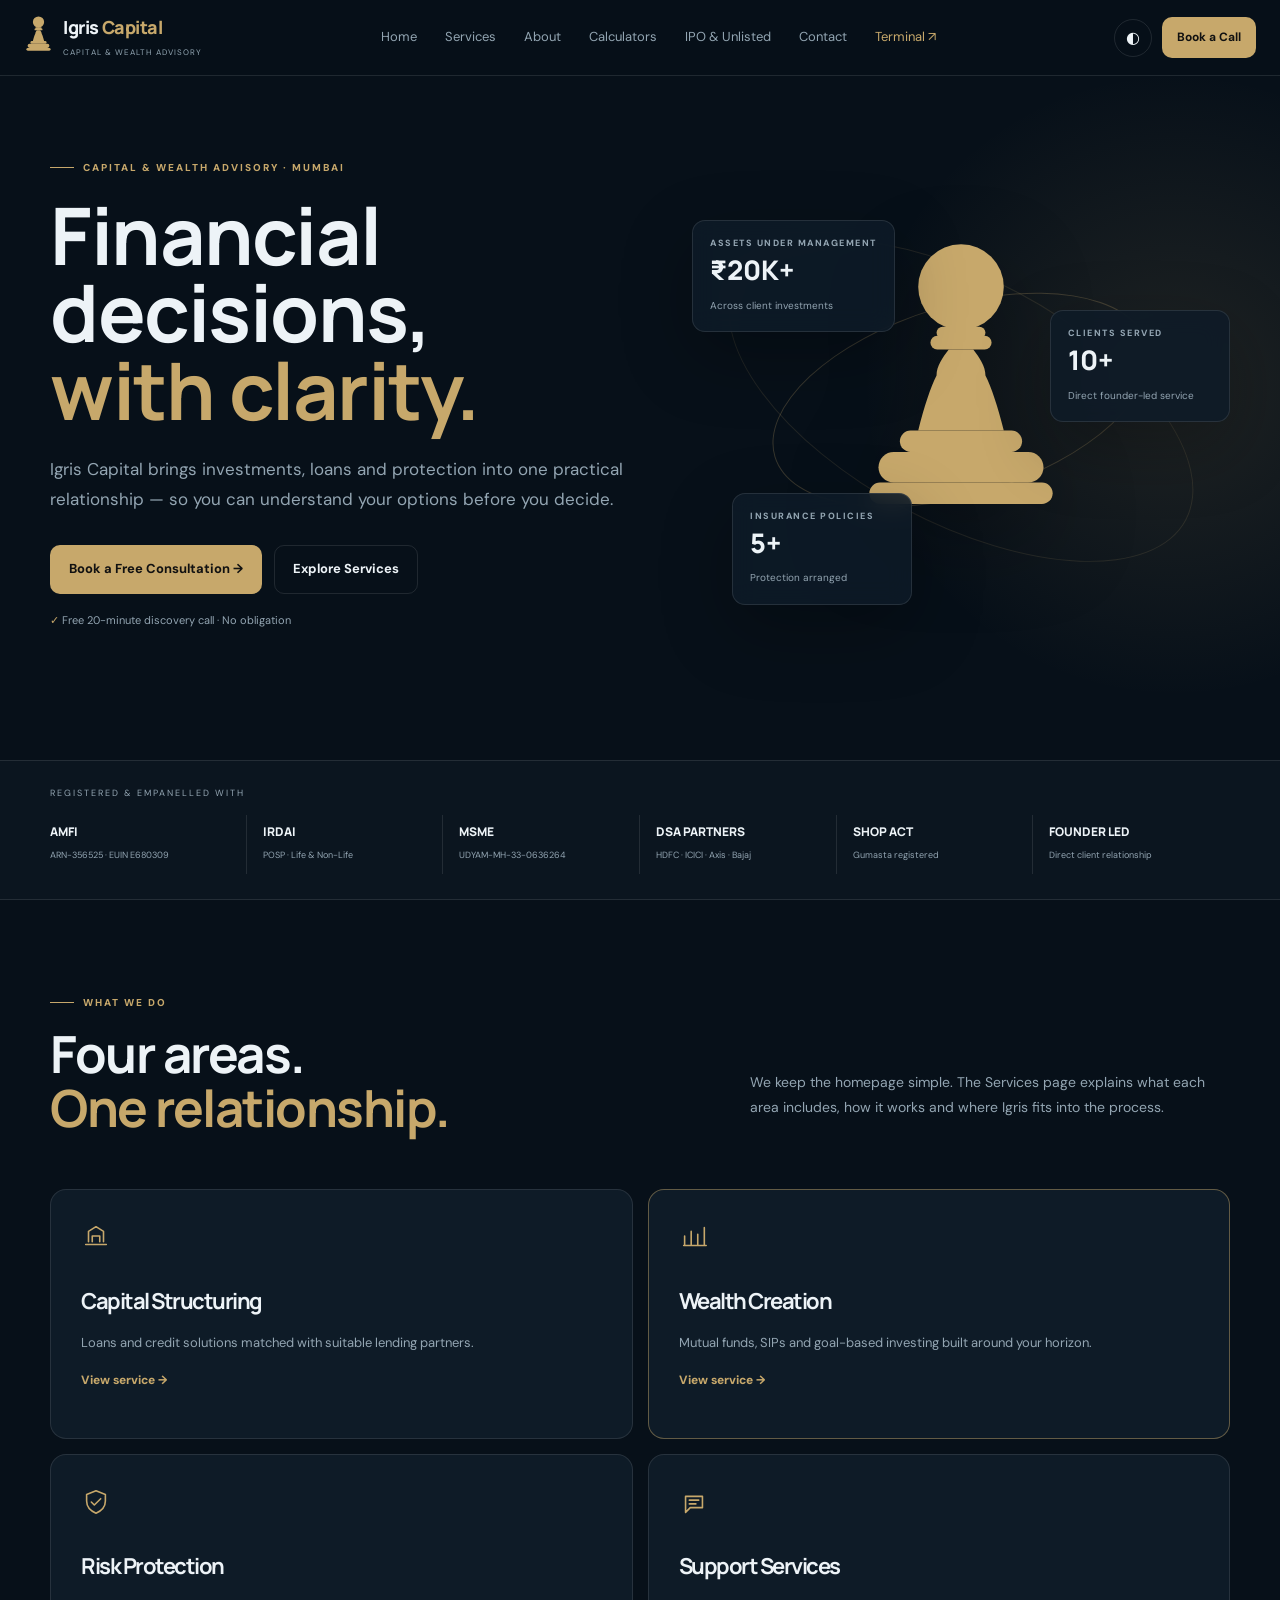
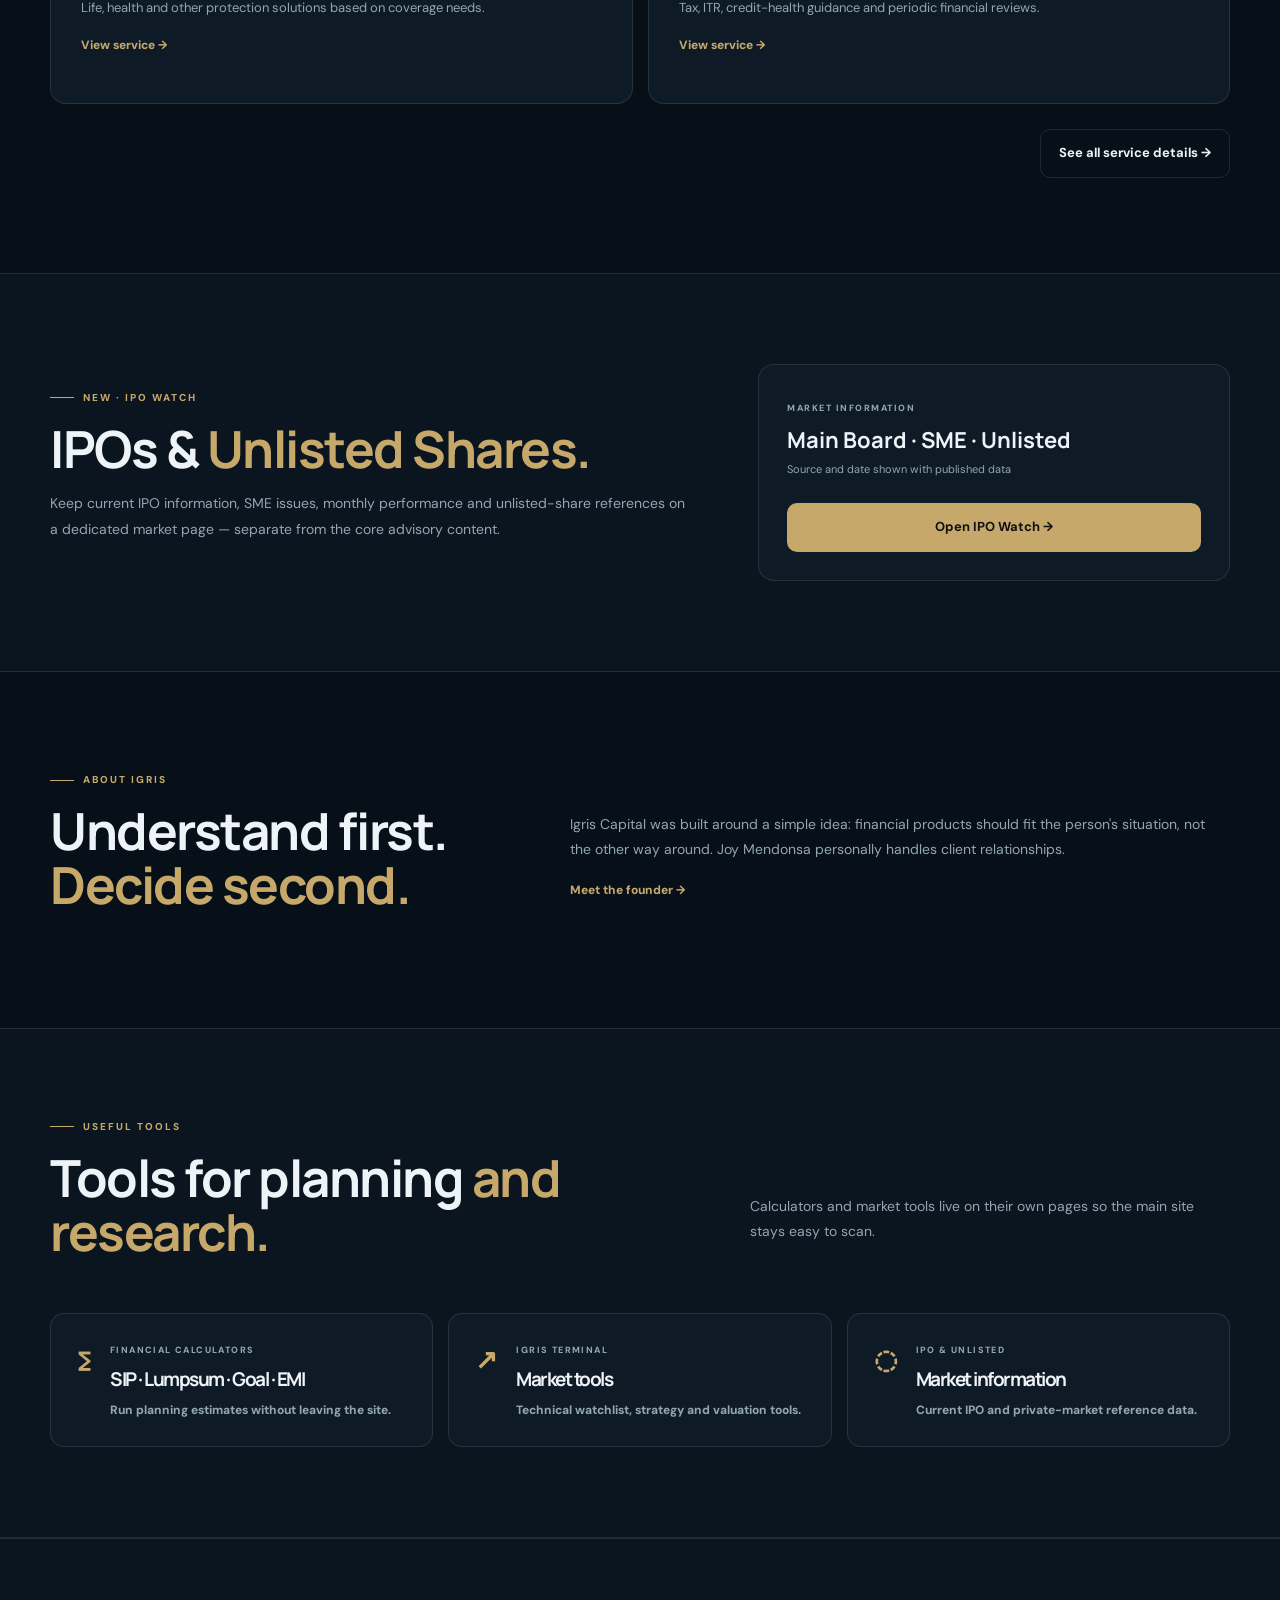
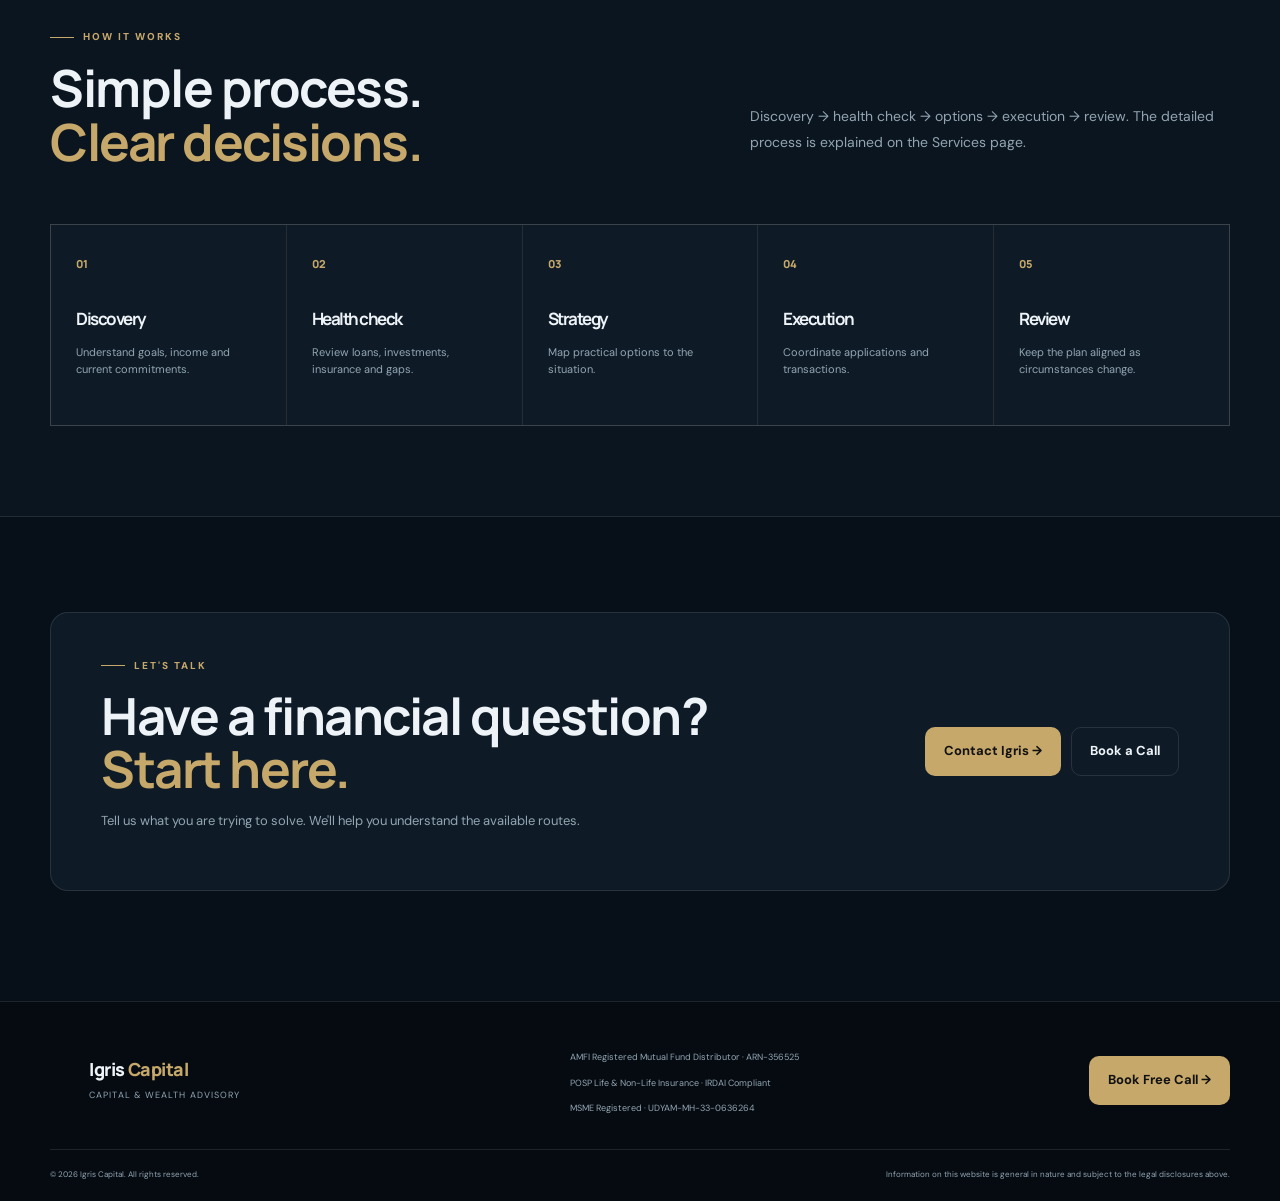
==== commit 259b5c71: "Update navigation links and footer call-to-action" ====
--- a/index.html
+++ b/index.html
@@ -18,20 +18,20 @@
 <span><strong>Igris</strong><b>Capital</b><small>Capital &amp; Wealth Advisory</small></span>
 </a>
 <nav aria-label="Primary" class="desktop-nav">
-<a href="#home">Home</a><a href="#services">Services</a><a href="#about">About</a>
-<a href="#calculators">Calculators</a><a href="#contact">Contact</a>
-<a class="nav-external" href="https://terminal.igriscapital.in" rel="noopener" target="_blank">Terminal ↗</a>
+<a href="#home">Home</a><a href="#services">Services</a><a href="about.html">About</a>
+<a href="calculators.html">Calculators</a><a href="unlisted.html">IPO &amp; Unlisted</a><a href="#contact">Contact</a>
+<a class="nav-external" href="https://terminal.igriscapital.in" rel="noopener">Terminal ↗</a>
 </nav>
 <div class="header-actions">
 <button aria-label="Toggle dark mode" class="theme-btn" id="themeBtn">◐</button>
-<a class="btn btn-primary small" href="https://calendly.com/joy-igriscapital/30min" rel="noopener" target="_blank">Book a Call</a>
+<a class="btn btn-primary small" href="https://calendly.com/joy-igriscapital/30min" rel="noopener">Book a Call</a>
 <button aria-label="Open menu" class="menu-btn" id="menuBtn"><i></i><i></i><i></i></button>
 </div>
 </header><div class="mobile-menu" id="mobileMenu">
-<a href="#home">Home</a><a href="#services">Services</a><a href="#about">About</a>
-<a href="#calculators">Calculators</a><a href="#contact">Contact</a>
-<a href="https://terminal.igriscapital.in" rel="noopener" target="_blank">Igris Terminal ↗</a>
-<a class="mobile-book" href="https://calendly.com/joy-igriscapital/30min" rel="noopener" target="_blank">Book Free Consultation</a>
+<a href="#home">Home</a><a href="#services">Services</a><a href="about.html">About</a>
+<a href="calculators.html">Calculators</a><a href="unlisted.html">IPO &amp; Unlisted</a><a href="#contact">Contact</a>
+<a href="https://terminal.igriscapital.in" rel="noopener">Igris Terminal ↗</a>
+<a class="mobile-book" href="https://calendly.com/joy-igriscapital/30min" rel="noopener">Book Free Consultation</a>
 </div><main>
 <section class="hero" id="home">
  <div class="hero-grid">
@@ -46,6 +46,7 @@
    <div class="orbit orbit-1"></div><div class="orbit orbit-2"></div>
    <div class="hero-pawn"><svg viewBox="0 0 72 104" aria-hidden="true"><circle cx="36" cy="15" r="14"/><rect x="28" y="28" width="16" height="4" rx="2"/><rect x="26" y="31" width="20" height="4.5" rx="2.25"/><path d="M32 35.5C30 38 28 41 28 44c-2 4-4 10-6 18h28c-2-8-4-14-6-18 0-3-2-6-4-8.5z"/><rect x="16" y="62" width="40" height="7" rx="3.5"/><rect x="9" y="69" width="54" height="10" rx="5"/><rect x="6" y="79" width="60" height="7" rx="3.5"/></svg></div>
    <div class="floating-card fc-b"><small>CLIENTS SERVED</small><strong id="heroClients">10+</strong><span>Direct founder-led service</span></div>
+   <div class="floating-card fc-a"><small>ASSETS UNDER MANAGEMENT</small><strong id="heroAum">₹20K+</strong><span>Across client investments</span></div>
    <div class="floating-card fc-c"><small>INSURANCE POLICIES</small><strong id="heroInsurance">5+</strong><span>Protection arranged</span></div>
   </div>
  </div>
@@ -73,18 +74,18 @@
 </div></section>
 <section class="tools-section compact-tools"><div class="container"><div class="section-head reveal"><div><div class="eyebrow"><span></span> Useful tools</div><h2>Tools for planning <em>and research.</em></h2></div><p>Calculators and market tools live on their own pages so the main site stays easy to scan.</p></div>
 <div class="tool-grid"><a class="tool-card reveal" href="calculators.html"><div class="tool-icon">∑</div><div><small>FINANCIAL CALCULATORS</small><h3>SIP · Lumpsum · Goal · EMI</h3><p>Run planning estimates without leaving the site.</p></div></a>
-<a class="tool-card reveal delay-1" href="https://terminal.igriscapital.in" target="_blank" rel="noopener"><div class="tool-icon">↗</div><div><small>IGRIS TERMINAL</small><h3>Market tools</h3><p>Technical watchlist, strategy and valuation tools.</p></div></a>
+<a class="tool-card reveal delay-1" href="https://terminal.igriscapital.in" rel="noopener"><div class="tool-icon">↗</div><div><small>IGRIS TERMINAL</small><h3>Market tools</h3><p>Technical watchlist, strategy and valuation tools.</p></div></a>
 <a class="tool-card reveal delay-2" href="unlisted.html"><div class="tool-icon">◌</div><div><small>IPO &amp; UNLISTED</small><h3>Market information</h3><p>Current IPO and private-market reference data.</p></div></a>
 </div></div></section>
 <section class="process-section compact-process"><div class="container"><div class="section-head reveal"><div><div class="eyebrow"><span></span> How it works</div><h2>Simple process.<br><em>Clear decisions.</em></h2></div><p>Discovery → health check → options → execution → review. The detailed process is explained on the Services page.</p></div>
 <div class="process-grid"><div class="process-step"><b>01</b><h3>Discovery</h3><p>Understand goals, income and current commitments.</p></div><div class="process-step"><b>02</b><h3>Health check</h3><p>Review loans, investments, insurance and gaps.</p></div><div class="process-step"><b>03</b><h3>Strategy</h3><p>Map practical options to the situation.</p></div><div class="process-step"><b>04</b><h3>Execution</h3><p>Coordinate applications and transactions.</p></div><div class="process-step"><b>05</b><h3>Review</h3><p>Keep the plan aligned as circumstances change.</p></div></div></div></section>
-<section class="contact-section home-contact"><div class="container contact-compact reveal"><div><div class="eyebrow"><span></span> Let's talk</div><h2>Have a financial question?<br><em>Start here.</em></h2><p>Tell us what you are trying to solve. We'll help you understand the available routes.</p></div><div class="contact-compact-actions"><a class="btn btn-primary" href="contact.html">Contact Igris →</a><a class="btn btn-ghost" href="https://calendly.com/joy-igriscapital/30min" target="_blank" rel="noopener">Book a Call</a></div></div></section>
+<section class="contact-section home-contact"><div class="container contact-compact reveal"><div><div class="eyebrow"><span></span> Let's talk</div><h2>Have a financial question?<br><em>Start here.</em></h2><p>Tell us what you are trying to solve. We'll help you understand the available routes.</p></div><div class="contact-compact-actions"><a class="btn btn-primary" href="contact.html">Contact Igris →</a><a class="btn btn-ghost" href="https://calendly.com/joy-igriscapital/30min" rel="noopener">Book a Call</a></div></div></section>
 </main><footer>
 <div class="container footer-top">
 <a class="brand" href="index.html"><span class="brand-mark"><svg viewbox="0 0 72 104"><use href="#footerPawn"></use></svg></span><span><strong>Igris</strong><b>Capital</b><small>Capital &amp; Wealth Advisory</small></span></a>
 <div><small>AMFI Registered Mutual Fund Distributor · ARN-356525<br/>POSP Life &amp; Non-Life Insurance · IRDAI Compliant<br/>MSME Registered · UDYAM-MH-33-0636264</small></div>
-<a class="btn btn-primary" href="https://calendly.com/joy-igriscapital/30min" rel="noopener" target="_blank">Book Free Call →</a>
+<a class="btn btn-primary" href="https://calendly.com/joy-igriscapital/30min" rel="noopener">Book Free Call →</a>
 </div>
 <div class="container footer-bottom"><span>© 2026 Igris Capital. All rights reserved.</span><span>Information on this website is general in nature and subject to the legal disclosures above.</span></div>
 </footer>
-<script src="stats.js"></script><script src="app.js"></script></body></html>+<script src="stats.js"></script><script src="app.js"></script></body></html>
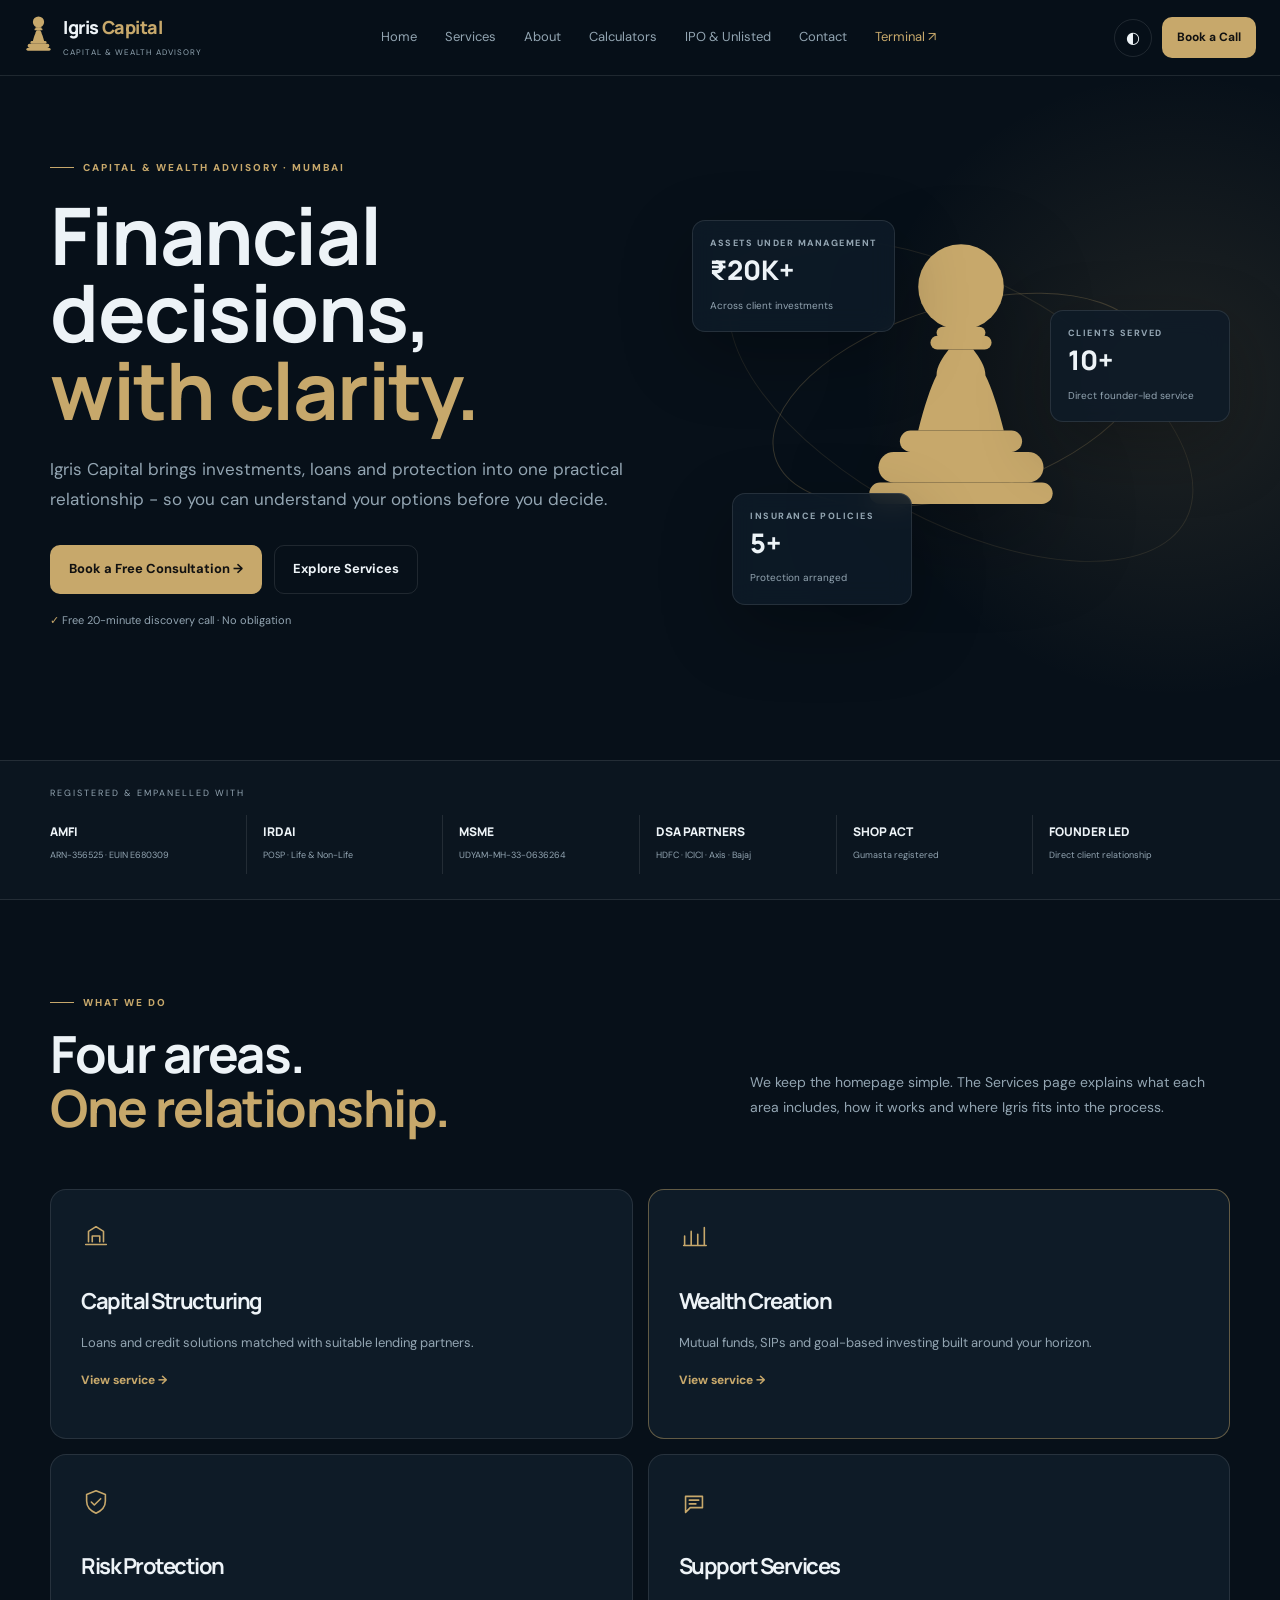
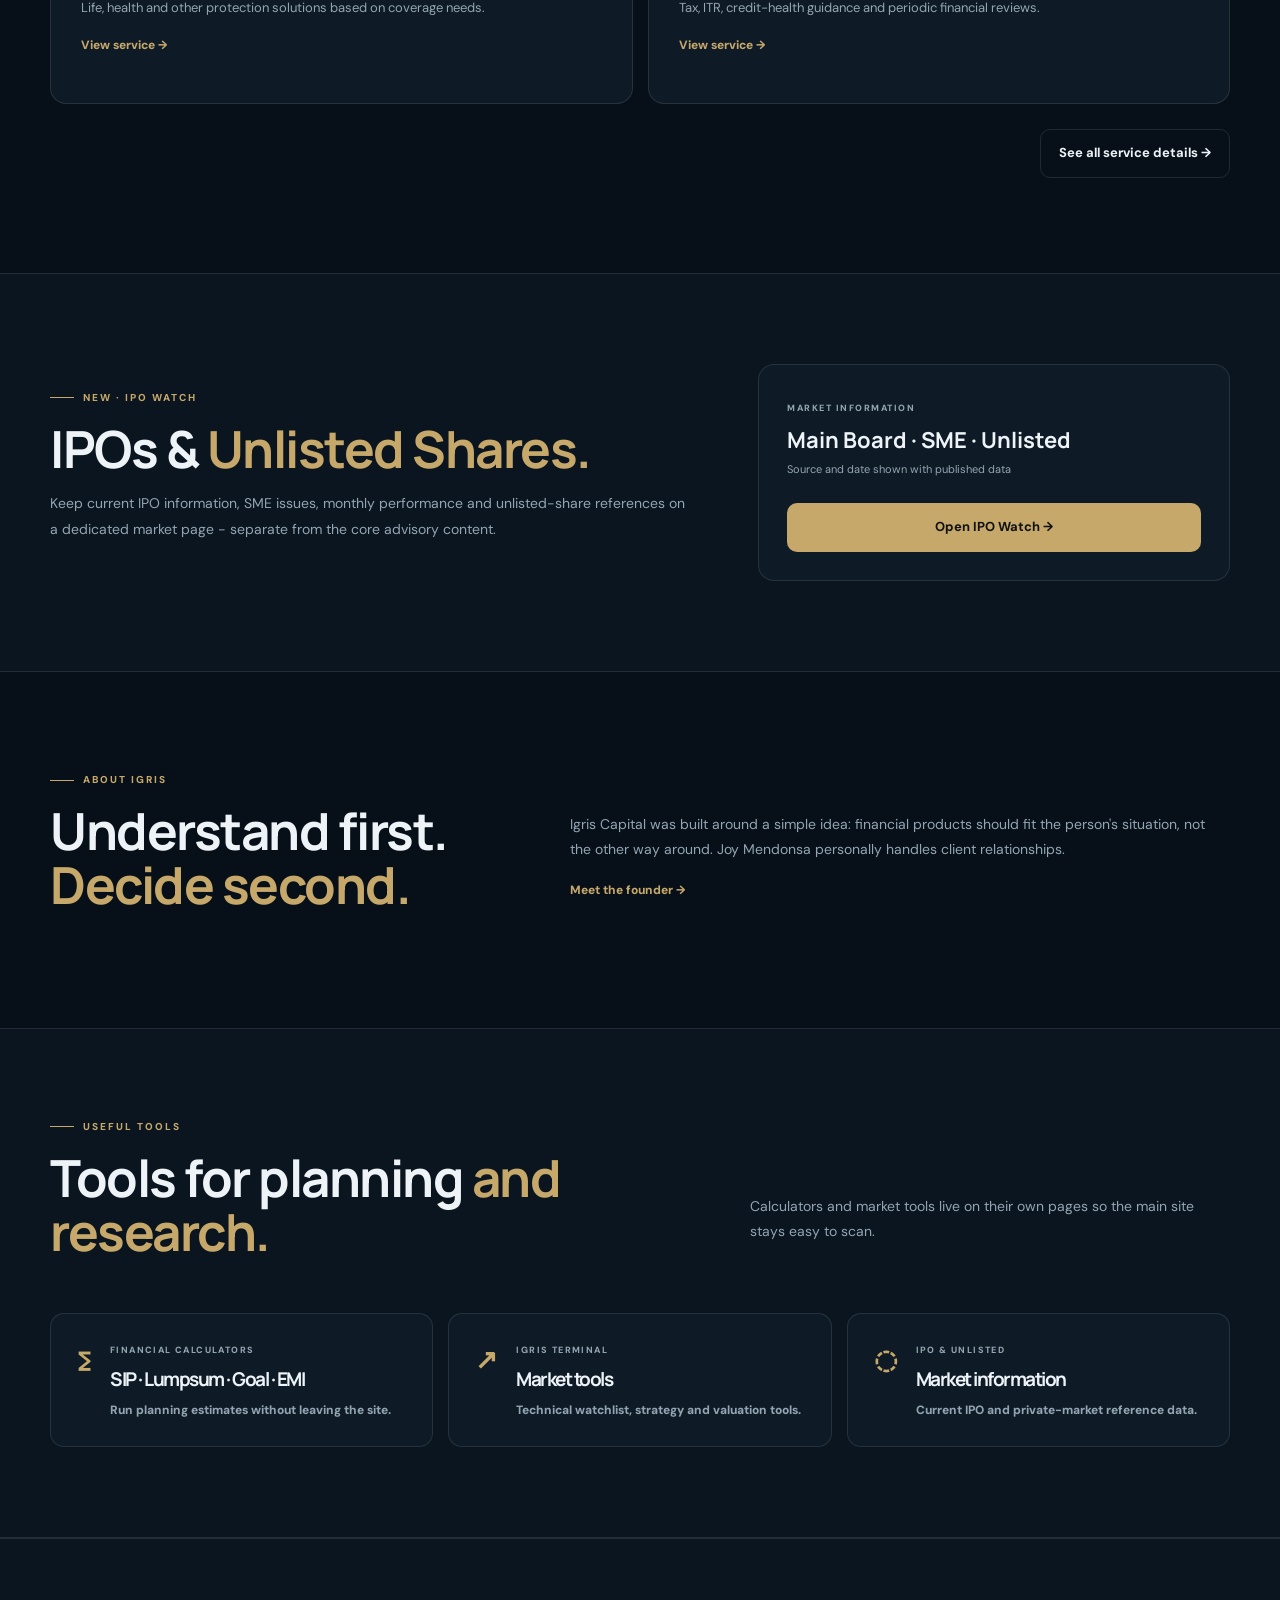
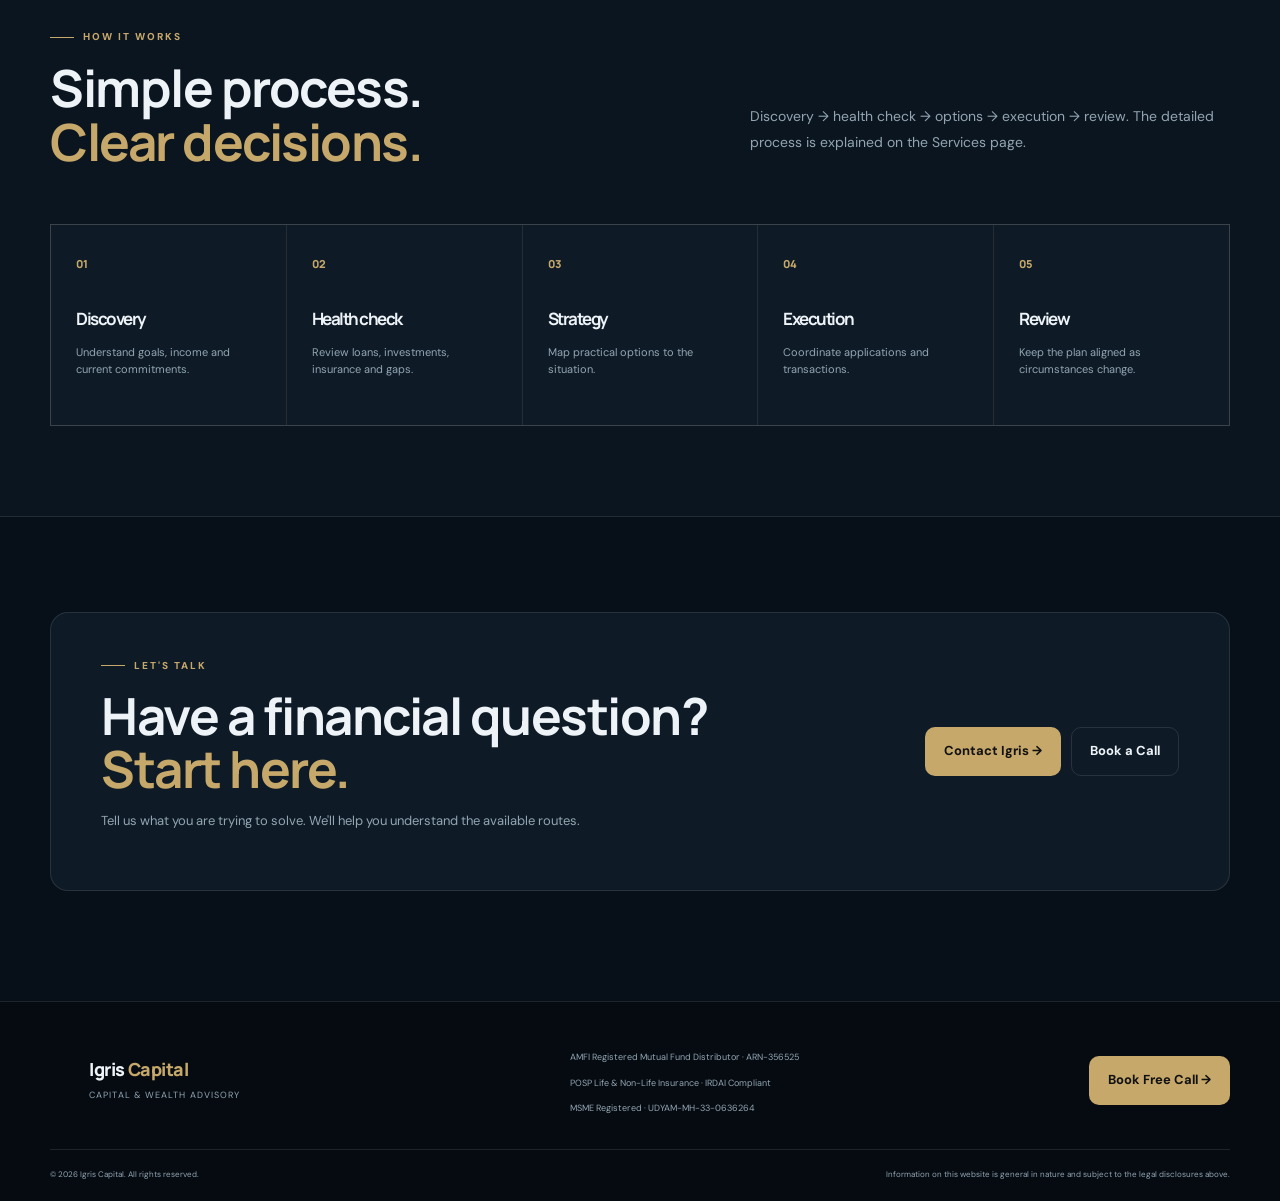
==== commit c33ae0eb: "Replace long dashes with standard hyphens" ====
--- a/index.html
+++ b/index.html
@@ -1,12 +1,12 @@
 <!doctype html><html lang="en"><head><meta charset="utf-8"><meta name="viewport" content="width=device-width,initial-scale=1">
-<meta name="description" content="Igris Capital — Capital & Wealth Advisory">
+<meta name="description" content="Igris Capital - Capital & Wealth Advisory">
 <title>Igris Capital | Capital & Wealth Advisory</title>
-<link rel="icon" type="image/png" href="assets/igris-mark.png">
+<link rel="icon" type="image/png" href="assets/igris-logo.svg">
 <link rel="preconnect" href="https://fonts.googleapis.com"><link rel="preconnect" href="https://fonts.gstatic.com" crossorigin>
 <link href="https://fonts.googleapis.com/css2?family=DM+Sans:wght@400;500;600;700&family=Manrope:wght@500;600;700;800&display=swap" rel="stylesheet">
 <link rel="stylesheet" href="styles.css"></head><body>
 <div class="progress" id="progress"></div><header class="site-header" id="siteHeader">
-<a aria-label="Igris Capital home" class="brand" href="#home">
+<a aria-label="Igris Capital home" class="brand" href="index.html">
 <span aria-hidden="true" class="brand-mark">
 <svg role="img" viewbox="0 0 72 104">
 <circle cx="36" cy="15" r="14"></circle><rect height="4" rx="2" width="16" x="28" y="28"></rect>
@@ -18,8 +18,8 @@
 <span><strong>Igris</strong><b>Capital</b><small>Capital &amp; Wealth Advisory</small></span>
 </a>
 <nav aria-label="Primary" class="desktop-nav">
-<a href="#home">Home</a><a href="#services">Services</a><a href="about.html">About</a>
-<a href="calculators.html">Calculators</a><a href="unlisted.html">IPO &amp; Unlisted</a><a href="#contact">Contact</a>
+<a href="#home">Home</a><a href="services.html">Services</a><a href="about.html">About</a>
+<a href="calculators.html">Calculators</a><a href="unlisted.html">IPO &amp; Unlisted</a><a href="contact.html">Contact</a>
 <a class="nav-external" href="https://terminal.igriscapital.in" rel="noopener">Terminal ↗</a>
 </nav>
 <div class="header-actions">
@@ -38,7 +38,7 @@
   <div class="hero-copy reveal">
    <div class="eyebrow"><span></span> Capital &amp; Wealth Advisory · Mumbai</div>
    <h1>Financial decisions,<br><em>with clarity.</em></h1>
-   <p class="lead">Igris Capital brings investments, loans and protection into one practical relationship — so you can understand your options before you decide.</p>
+   <p class="lead">Igris Capital brings investments, loans and protection into one practical relationship - so you can understand your options before you decide.</p>
    <div class="actions"><a class="btn btn-primary" href="contact.html">Book a Free Consultation →</a><a class="btn btn-ghost" href="services.html">Explore Services</a></div>
    <p class="hero-note"><span>✓</span> Free 20-minute discovery call · No obligation</p>
   </div>
@@ -65,7 +65,7 @@
  <div class="section-cta"><a class="btn btn-ghost" href="services.html">See all service details →</a></div>
 </div></section>
 <section class="ipo-teaser"><div class="container ipo-teaser-grid reveal">
- <div><div class="eyebrow"><span></span> New · IPO Watch</div><h2>IPOs &amp; <em>Unlisted Shares.</em></h2><p>Keep current IPO information, SME issues, monthly performance and unlisted-share references on a dedicated market page — separate from the core advisory content.</p></div>
+ <div><div class="eyebrow"><span></span> New · IPO Watch</div><h2>IPOs &amp; <em>Unlisted Shares.</em></h2><p>Keep current IPO information, SME issues, monthly performance and unlisted-share references on a dedicated market page - separate from the core advisory content.</p></div>
  <div class="ipo-teaser-panel"><div><small>MARKET INFORMATION</small><strong>Main Board · SME · Unlisted</strong><span>Source and date shown with published data</span></div><a class="btn btn-primary" href="unlisted.html">Open IPO Watch →</a></div>
 </div></section>
 <section class="about-strip"><div class="container about-strip-grid reveal">
--- a/styles.css
+++ b/styles.css
@@ -29,7 +29,7 @@
 .compact-section{padding-top:95px;padding-bottom:95px}.service-grid-compact .service-card{min-height:250px}.section-cta{margin-top:25px;text-align:right}
 .ipo-teaser{padding:90px 0;background:var(--bg2);border-top:1px solid var(--line);border-bottom:1px solid var(--line)}.ipo-teaser-grid{display:grid;grid-template-columns:1.15fr .85fr;gap:70px;align-items:center}.ipo-teaser h2,.about-strip h2{font-size:clamp(38px,4vw,58px);line-height:1.05;margin:16px 0}.ipo-teaser p,.about-strip p{color:var(--muted);font-size:14px;line-height:1.8;max-width:650px}.ipo-teaser-panel{border:1px solid var(--line);background:var(--card);border-radius:16px;padding:28px;display:flex;flex-direction:column;gap:25px}.ipo-teaser-panel small{font-size:9px;letter-spacing:1.5px;color:var(--muted);font-weight:800}.ipo-teaser-panel strong{font:700 22px "Manrope";display:block;margin:6px 0}.ipo-teaser-panel span{font-size:11px;color:var(--muted);display:block}.about-strip{padding:100px 0}.about-strip-grid{display:grid;grid-template-columns:.8fr 1.2fr;gap:80px;align-items:center}.compact-tools{padding-top:90px;padding-bottom:90px}.compact-process{padding-top:90px;padding-bottom:90px}.home-contact{padding-top:95px;padding-bottom:110px}.contact-compact{border:1px solid var(--line);background:var(--card);border-radius:18px;padding:45px 50px;display:flex;justify-content:space-between;align-items:center;gap:40px}.contact-compact h2{font-size:clamp(36px,4vw,54px);line-height:1.05;margin:15px 0}.contact-compact p{color:var(--muted);font-size:13px}.contact-compact-actions{display:flex;gap:10px;flex-wrap:wrap;flex-shrink:0}
 .page-title{padding:155px 0 75px;border-bottom:1px solid var(--line);background:var(--bg2)}.page-title h1{font-size:clamp(46px,6vw,76px);margin:18px 0 20px}.page-title p{color:var(--muted);max-width:700px;font-size:15px;line-height:1.8}
-.service-detail-section{padding:20px 0 110px}.service-detail{display:grid;grid-template-columns:90px 1fr;gap:35px;padding:75px 0;border-bottom:1px solid var(--line)}.service-detail-num{font:800 14px "Manrope";color:var(--accent);padding-top:6px}.service-detail-main h2{font-size:clamp(38px,4vw,58px);line-height:1.05;margin:17px 0}.service-detail-main>p{max-width:760px;color:var(--muted);font-size:14px;line-height:1.8}.detail-cols{display:grid;grid-template-columns:1fr 1fr;gap:70px;margin-top:35px;padding-top:25px;border-top:1px solid var(--line)}.detail-cols h3{font-size:16px;margin-bottom:12px}.detail-cols p,.detail-cols li{font-size:12px;color:var(--muted);line-height:1.8}.detail-cols ul{margin:0;padding-left:18px}.detail-cols .text-link{display:inline-block;margin-top:12px}.service-cta{display:flex;align-items:center;justify-content:space-between;gap:30px;border:1px solid var(--line);border-radius:18px;background:var(--card);padding:45px 50px}.service-cta h2{font-size:clamp(35px,4vw,54px);line-height:1.05;margin:15px 0}.service-cta p{color:var(--muted);font-size:13px}
+.service-detail-section{padding:20px 0 110px}.service-detail{display:grid;grid-template-columns:1fr;gap:0;padding:75px 0;border-bottom:1px solid var(--line)}.service-detail-num{font:800 14px "Manrope";color:var(--accent);padding-top:6px}.service-detail-main h2{font-size:clamp(38px,4vw,58px);line-height:1.05;margin:17px 0}.service-detail-main>p{max-width:760px;color:var(--muted);font-size:14px;line-height:1.8}.detail-cols{display:grid;grid-template-columns:1fr 1fr;gap:70px;margin-top:35px;padding-top:25px;border-top:1px solid var(--line)}.detail-cols h3{font-size:16px;letter-spacing:-.25px;word-spacing:3px;margin-bottom:18px}.detail-cols p,.detail-cols li{font-size:12px;color:var(--muted);line-height:1.8}.detail-cols ul{margin:0;padding-left:18px}.detail-cols .text-link{display:inline-block;margin-top:12px}.service-cta{display:flex;align-items:center;justify-content:space-between;gap:30px;border:1px solid var(--line);border-radius:18px;background:var(--card);padding:45px 50px}.service-cta h2{font-size:clamp(35px,4vw,54px);line-height:1.05;margin:15px 0}.service-cta p{color:var(--muted);font-size:13px}
 
 /* Market / IPO page */
 .market-section{padding:90px 0}.market-section.alt{background:var(--bg2);border-top:1px solid var(--line);border-bottom:1px solid var(--line)}.compact-head{margin-bottom:35px}.market-rail{display:grid;grid-template-columns:repeat(3,1fr);gap:15px}.market-card,.performance-card,.unlisted-card{background:var(--card);border:1px solid var(--line);border-radius:15px;padding:26px;min-height:210px}.market-card small,.performance-card small,.unlisted-card small{font-size:9px;letter-spacing:1.4px;color:var(--muted);font-weight:800}.market-card h3,.performance-card h3,.unlisted-card h3{font-size:21px;margin:13px 0 9px}.market-card p,.performance-card p,.unlisted-card p{font-size:12px;color:var(--muted);line-height:1.7}.market-card span,.performance-card span,.unlisted-card span{font-size:9px;color:var(--accent);display:block;margin-top:18px}.performance-grid,.unlisted-grid{display:grid;grid-template-columns:repeat(3,1fr);gap:15px}.market-disclaimer{padding:25px 0;background:var(--bg);border-top:1px solid var(--line)}.market-disclaimer p{font-size:10px;color:var(--muted);max-width:900px;margin:0}.unlisted-card{min-height:190px}
@@ -37,8 +37,8 @@
 /* Keep market page legible when data cards become populated */
 .market-card:hover,.performance-card:hover,.unlisted-card:hover{border-color:rgba(199,168,107,.45);transform:translateY(-3px);transition:.2s}
 
-@media(max-width:1000px){.ipo-teaser-grid,.about-strip-grid{grid-template-columns:1fr}.market-rail,.performance-grid,.unlisted-grid{grid-template-columns:1fr 1fr}.service-detail{grid-template-columns:55px 1fr}.detail-cols{gap:35px}}
-@media(max-width:720px){.ipo-teaser,.about-strip{padding:75px 0}.contact-compact{padding:30px 25px;display:block}.contact-compact-actions{margin-top:25px}.page-title{padding:125px 0 55px}.service-detail{grid-template-columns:1fr;gap:12px;padding:55px 0}.detail-cols{grid-template-columns:1fr;gap:25px}.service-cta{display:block;padding:30px 25px}.service-cta .btn{margin-top:20px}.market-section{padding:70px 0}.market-rail,.performance-grid,.unlisted-grid{grid-template-columns:1fr}}
+@media(max-width:1000px){.ipo-teaser-grid,.about-strip-grid{grid-template-columns:1fr}.market-rail,.performance-grid,.unlisted-grid{grid-template-columns:1fr 1fr}.service-detail{grid-template-columns:1fr}.detail-cols{gap:35px}}
+@media(max-width:720px){.ipo-teaser,.about-strip{padding:75px 0}.contact-compact{padding:30px 25px;display:block}.contact-compact-actions{margin-top:25px}.page-title{padding:125px 0 55px}.service-detail{grid-template-columns:1fr;gap:0;padding:55px 0}.detail-cols{grid-template-columns:1fr;gap:25px}.service-cta{display:block;padding:30px 25px}.service-cta .btn{margin-top:20px}.market-section{padding:70px 0}.market-rail,.performance-grid,.unlisted-grid{grid-template-columns:1fr}}
 
 
 /* Final cleanup */
@@ -57,3 +57,28 @@
 .contact-copy h2{font-size:clamp(38px,4vw,54px)}
 .about-copy h2{font-size:clamp(36px,4vw,52px)}
 @media(max-width:720px){.page-title h1{font-size:44px}.service-detail-main h2{font-size:36px}.contact-copy h2{font-size:40px}}
+
+
+/* IPO Watch live data layer */
+.live-feed-status{display:inline-flex;margin-top:18px;padding:7px 11px;border:1px solid var(--line);border-radius:999px;font-size:10px;color:var(--muted);background:var(--card)}
+.ipo-table-wrap{overflow:auto;border:1px solid var(--line);border-radius:15px;background:var(--card)}
+.ipo-table{width:100%;border-collapse:collapse;min-width:900px}
+.ipo-table th,.ipo-table td{padding:15px 16px;text-align:left;border-bottom:1px solid var(--line);font-size:12px;vertical-align:middle}
+.ipo-table th{font-size:10px;letter-spacing:1px;text-transform:uppercase;color:var(--muted);background:var(--bg2);white-space:nowrap}
+.ipo-table tr:last-child td{border-bottom:0}
+.ipo-table td strong{display:block;color:var(--text)}
+.ipo-table td small{display:block;margin-top:4px;font-size:9px;color:var(--muted)}
+.ipo-table a,.live-meta a{color:var(--accent);text-decoration:none;font-weight:700}
+.ipo-table a:hover,.live-meta a:hover{text-decoration:underline}
+.data-empty{padding:26px;text-align:center;color:var(--muted);font-size:12px}
+.unlisted-live-grid{display:grid;grid-template-columns:repeat(3,1fr);gap:15px}
+.unlisted-live-card{background:var(--card);border:1px solid var(--line);border-radius:15px;padding:24px;min-height:180px}
+.unlisted-live-card .live-top{display:flex;justify-content:space-between;gap:12px;align-items:center}
+.unlisted-live-card small{font-size:9px;letter-spacing:1.4px;color:var(--muted);font-weight:800}
+.unlisted-live-card .live-top span{font-size:9px;color:var(--accent)}
+.unlisted-live-card h3{font-size:20px;margin:18px 0 8px}
+.unlisted-live-card .live-price{font:800 25px/1.2 "Manrope";color:var(--accent)}
+.unlisted-live-card p{font-size:11px;color:var(--muted);line-height:1.7;margin:12px 0}
+.live-meta{display:flex;justify-content:space-between;gap:12px;padding-top:12px;border-top:1px solid var(--line);font-size:9px;color:var(--muted)}
+@media(max-width:900px){.unlisted-live-grid{grid-template-columns:1fr 1fr}}
+@media(max-width:720px){.unlisted-live-grid{grid-template-columns:1fr}.ipo-table{min-width:760px}}
